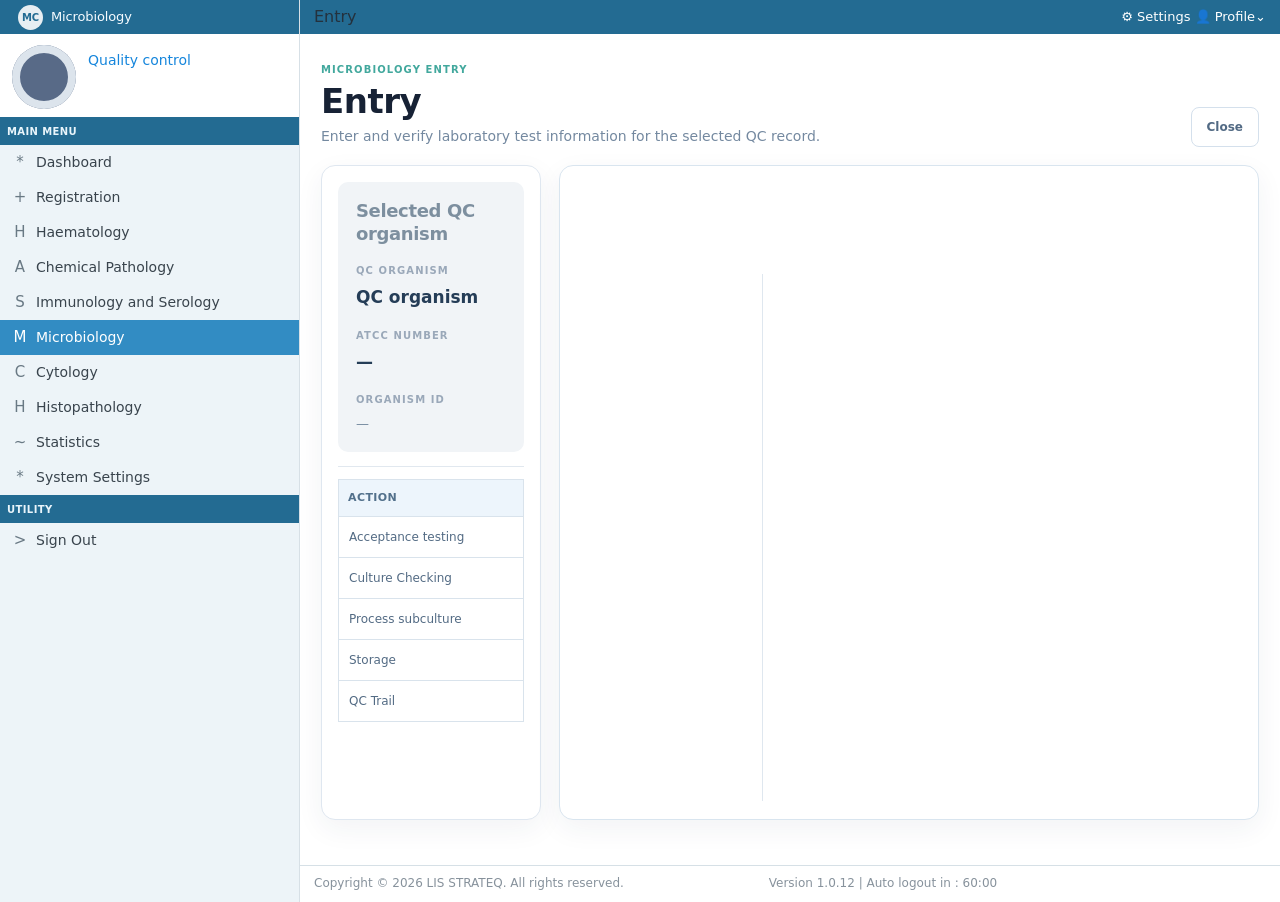
==== Entry.html @ 5ba3f335 "Initial commit" ====
<!doctype html><html lang="en"><head><meta charset="utf-8"><meta name="viewport" content="width=device-width, initial-scale=1"><title>Entry · Microbiology LIS</title><link rel="stylesheet" href="styles.css"><link rel="stylesheet" href="Entry.css"><link rel="stylesheet" href="shell-overrides.css"></head><body><div class="app-shell"><aside class="sidebar" aria-label="Primary navigation"><div class="brand-lockup"><div class="brand-mark">MC</div><div><div class="brand-title">Microbiology</div><div class="brand-subtitle">Laboratory information system</div></div></div><div class="workspace-picker"><span class="eyebrow">Current workspace</span><strong>Quality control</strong><span class="workspace-status"><span class="status-dot"></span> Live mockup data</span></div><nav class="sidebar-nav"><span class="nav-label">Module</span><button class="nav-item is-active" type="button" data-module="microbiology"><span>Microbiology</span></button></nav><div class="sidebar-footer"><div class="safety-callout"><span class="safety-icon">!</span><div><strong>Traceability first</strong><span>Every entry remains linked to the QC record.</span></div></div></div></aside><main class="main-content"><header class="topbar"><div class="breadcrumbs"><span>Microbiology</span><span class="crumb-separator">/</span><strong>Entry</strong></div><div class="topbar-actions"><span class="environment-pill"><span class="status-dot"></span> Local mockup</span></div></header><div class="page-container"><section class="entry-page"><div class="entry-titlebar"><div><span class="eyebrow accent-eyebrow">Microbiology entry</span><h1>Entry</h1><p>Enter and verify laboratory test information for the selected QC record.</p></div><button class="button button-secondary" type="button" id="entry-close">Close</button></div><div class="entry-layout"><aside class="card entry-filter"><h2>Filter</h2><label class="field"><span>Lab number</span><div class="filter-row"><input value="" placeholder="Enter lab number"><button class="button button-primary" type="button">⌕</button></div></label><button class="button button-ghost full-width" type="button">More Filter</button></aside><section class="card entry-workspace"><div class="entry-workspace-head"><span class="status-badge status-active">✓ VERIFY</span><button class="button button-ghost" type="button">Comment</button></div><div class="entry-tabs"><button class="is-active" type="button">Microscopic and Culture</button><button type="button">Plate's</button><button type="button">Identification</button><button type="button">Organism</button><button type="button">Sensitivity</button></div><div class="entry-empty"><strong>Entry workspace</strong><p>Select a test from the list to begin entering results.</p></div></section></div><section class="card entry-tests"><h2>Test's</h2><table><thead><tr><th>Test name</th><th>Result</th></tr></thead><tbody><tr><td>Culture Blood Aerobe</td><td></td></tr><tr><td>Gram Stain Blood Aerobe</td><td></td></tr><tr><td>Culture Blood Anaerobe</td><td>Growth.</td></tr><tr><td>Gram Stain Blood Anaerobe</td><td></td></tr></tbody></table></section></section></div></main></div><script src="shell-overrides.js"></script><script src="Entry.js?v=20260821-27"></script></body></html>
---- styles.css ----
:root {
  --ink: #172235;
  --muted: #718096;
  --muted-2: #9aa8b9;
  --line: #e5eaf1;
  --line-dark: #d4dce7;
  --surface: #ffffff;
  --canvas: #f5f7fb;
  --nav: #11273d;
  --nav-2: #17364e;
  --blue: #1677e8;
  --blue-deep: #0d5fc1;
  --blue-soft: #e9f3ff;
  --green: #1c9a75;
  --green-soft: #e8f7f1;
  --amber: #be771a;
  --amber-soft: #fff4df;
  --purple: #7455c7;
  --purple-soft: #f0ebff;
  --red: #c85460;
  --red-soft: #fff0f1;
  --shadow: 0 9px 28px rgba(31, 55, 83, .06);
  --radius: 14px;
  --radius-sm: 9px;
  --sans: Inter, ui-sans-serif, system-ui, -apple-system, BlinkMacSystemFont, "Segoe UI", sans-serif;
}

* { box-sizing: border-box; }
html { min-width: 320px; background: var(--canvas); }
body { margin: 0; color: var(--ink); background: var(--canvas); font: 14px/1.5 var(--sans); -webkit-font-smoothing: antialiased; }
button, input, select, textarea { font: inherit; }
button { border: 0; cursor: pointer; }
button:focus-visible, input:focus-visible, select:focus-visible, textarea:focus-visible { outline: 3px solid rgba(22,119,232,.24); outline-offset: 2px; }
h1, h2, h3, p { margin: 0; }
h1 { font-size: 32px; line-height: 1.16; letter-spacing: -.045em; }
h2 { font-size: 17px; line-height: 1.25; letter-spacing: -.02em; }
h3 { font-size: 14px; line-height: 1.35; }
p { color: var(--muted); }

.app-shell { min-height: 100vh; display: flex; }
.sidebar { width: 268px; flex: 0 0 268px; min-height: 100vh; padding: 25px 16px 18px; color: #dce9f5; background: var(--nav); display: flex; flex-direction: column; }
.brand-lockup { display: flex; align-items: center; gap: 11px; padding: 0 10px; }
.brand-mark { width: 34px; height: 34px; border-radius: 10px; display: grid; place-items: center; color: #fff; background: linear-gradient(135deg, #45b8a0, #2386e7); box-shadow: 0 7px 17px rgba(30, 139, 207, .25); font-size: 11px; font-weight: 800; letter-spacing: -.02em; }
.brand-title { color: #fff; font-size: 14px; font-weight: 700; letter-spacing: -.01em; }
.brand-subtitle { margin-top: 2px; color: #8fa6bd; font-size: 10px; line-height: 1.25; }
.workspace-picker { margin: 36px 7px 24px; padding: 14px; border: 1px solid rgba(255,255,255,.1); border-radius: 11px; background: rgba(255,255,255,.06); }
.workspace-picker strong { display: block; margin: 3px 0 8px; color: #fff; font-size: 13px; }
.workspace-status { display: flex; align-items: center; gap: 6px; color: #91bbbd; font-size: 11px; }
.status-dot { width: 7px; height: 7px; display: inline-block; border-radius: 50%; background: #44c897; box-shadow: 0 0 0 3px rgba(68,200,151,.12); }
.status-dot-amber { background: #e4a739; box-shadow: 0 0 0 3px rgba(228,167,57,.12); }
.eyebrow { display: block; color: var(--muted-2); font-size: 10px; font-weight: 750; letter-spacing: .11em; text-transform: uppercase; }
.sidebar .eyebrow { color: #7790a8; }
.sidebar-nav { display: flex; flex-direction: column; gap: 4px; }
.nav-label { margin: 0 10px 8px; color: #7190aa; font-size: 10px; font-weight: 750; letter-spacing: .12em; text-transform: uppercase; }
.nav-item { width: 100%; min-height: 42px; display: flex; align-items: center; gap: 10px; padding: 0 12px; border-radius: 9px; color: #9eb3c7; background: transparent; text-align: left; font-size: 13px; transition: .18s ease; }
.nav-item:hover { color: #fff; background: rgba(255,255,255,.08); }
.nav-item.is-active { color: #fff; background: #1a4768; box-shadow: inset 3px 0 0 #51b6b0; }
.nav-icon { width: 18px; color: #8eb7d1; font-size: 17px; text-align: center; }
.nav-item.is-active .nav-icon { color: #68c6c0; }
.nav-count { margin-left: auto; min-width: 25px; padding: 2px 7px; border-radius: 999px; color: #b8e1dc; background: rgba(75,191,176,.16); font-size: 10px; text-align: center; }
.sidebar-footer { margin-top: auto; }
.safety-callout { display: flex; gap: 10px; margin: 0 6px 22px; padding: 12px; border: 1px solid rgba(82,187,178,.2); border-radius: 10px; background: rgba(52,171,157,.08); }
.safety-icon { width: 20px; height: 20px; display: grid; place-items: center; flex: 0 0 20px; border-radius: 50%; color: #88d0c5; background: rgba(108,207,189,.12); font-weight: 800; }
.safety-callout strong, .safety-callout span { display: block; }
.safety-callout strong { margin-bottom: 3px; color: #cbefe9; font-size: 11px; }
.safety-callout span:last-child { color: #8fabb3; font-size: 10px; line-height: 1.35; }
.signed-in { display: flex; align-items: center; gap: 9px; padding: 15px 9px 0; border-top: 1px solid rgba(255,255,255,.08); }
.avatar { width: 30px; height: 30px; display: grid; place-items: center; flex: 0 0 30px; border-radius: 50%; color: #fff; background: #376c91; font-size: 10px; font-weight: 800; }
.signed-in strong, .signed-in span { display: block; }
.signed-in strong { color: #f4f8fc; font-size: 11px; }
.signed-in span { margin-top: 1px; color: #819bb2; font-size: 10px; }
.signed-in .icon-button { margin-left: auto; color: #86a3ba; }

.main-content { min-width: 0; flex: 1; }
.topbar { height: 66px; display: flex; align-items: center; justify-content: space-between; padding: 0 38px; border-bottom: 1px solid var(--line); background: rgba(255,255,255,.84); }
.breadcrumbs { display: flex; align-items: center; gap: 9px; color: #9ca9b8; font-size: 12px; }
.breadcrumbs strong { color: #45566a; font-weight: 650; }
.crumb-separator { color: #bbc5d0; }
.topbar-actions { display: flex; align-items: center; gap: 13px; }
.environment-pill { display: flex; align-items: center; gap: 7px; padding: 5px 10px; border: 1px solid #dcebe7; border-radius: 999px; color: #4d877b; background: #f3fbf8; font-size: 11px; font-weight: 650; }
.environment-pill .status-dot { width: 6px; height: 6px; box-shadow: none; }
.icon-button, .notification-button { position: relative; display: grid; place-items: center; width: 30px; height: 30px; padding: 0; color: #8d9aaa; background: transparent; font-weight: 700; }
.icon-button:hover, .notification-button:hover { color: var(--ink); }
.notification-button { font-size: 20px; font-weight: 400; transform: rotate(-24deg); }
.notification-button i { position: absolute; top: 5px; right: 4px; width: 5px; height: 5px; border: 2px solid #fff; border-radius: 50%; background: #ef737d; }
.page-container { max-width: 1610px; margin: 0 auto; padding: 34px 38px 54px; }
.view { display: none; animation: fade-in .2s ease both; }
.view.is-visible { display: block; }
@keyframes fade-in { from { opacity: .4; transform: translateY(3px); } to { opacity: 1; transform: none; } }
.page-heading { display: flex; align-items: flex-end; justify-content: space-between; gap: 20px; margin-bottom: 27px; }
.page-heading h1 { margin-top: 5px; }
.page-heading p { margin-top: 8px; font-size: 13px; }
.accent-eyebrow { color: #42a89d; }
.button { min-height: 37px; display: inline-flex; align-items: center; justify-content: center; gap: 8px; padding: 0 14px; border: 1px solid transparent; border-radius: 8px; font-size: 12px; font-weight: 700; white-space: nowrap; transition: .18s ease; }
.button-primary { color: #fff; background: var(--blue); box-shadow: 0 6px 15px rgba(22,119,232,.18); }
.button-primary:hover { background: var(--blue-deep); transform: translateY(-1px); }
.button-secondary { color: #416075; border-color: #d8e0e9; background: #fff; }
.button-secondary:hover { border-color: #adbdcc; background: #f8fbfd; }
.button-ghost { color: #65758a; background: transparent; }
.button-ghost:hover { color: var(--ink); background: #edf2f6; }
.button-symbol { font-size: 17px; font-weight: 400; line-height: 0; }
.card { border: 1px solid var(--line); border-radius: var(--radius); background: var(--surface); box-shadow: var(--shadow); }

.metric-grid { display: grid; grid-template-columns: repeat(4, minmax(150px, 1fr)); gap: 13px; margin-bottom: 18px; }
.metric-card { min-height: 133px; padding: 17px 18px 15px; border: 1px solid var(--line); border-radius: 12px; background: #fff; box-shadow: var(--shadow); }
.metric-top { display: flex; align-items: center; justify-content: space-between; color: var(--muted); font-size: 11px; font-weight: 650; }
.metric-icon { width: 23px; height: 23px; display: grid; place-items: center; border-radius: 7px; font-size: 12px; font-weight: 800; }
.metric-icon-blue { color: #1b7ce4; background: var(--blue-soft); }.metric-icon-amber { color: var(--amber); background: var(--amber-soft); }.metric-icon-purple { color: var(--purple); background: var(--purple-soft); }.metric-icon-red { color: var(--red); background: var(--red-soft); }
.metric-value { display: block; margin-top: 10px; font-size: 27px; letter-spacing: -.05em; }
.metric-note { display: block; margin-top: 4px; color: #95a2b0; font-size: 10px; }.trend-up { color: #249778; font-weight: 750; }

.workflow-card { margin-bottom: 18px; padding: 18px 21px 21px; }
.compact-heading { margin-bottom: 18px; }.card-heading { display: flex; align-items: flex-start; justify-content: space-between; gap: 18px; }.card-heading h2 { margin-top: 3px; }
.text-button { padding: 3px 0; color: var(--blue); background: transparent; font-size: 11px; font-weight: 750; }.text-button:hover { color: var(--blue-deep); }
.flow-track { display: flex; align-items: center; }
.flow-step { display: flex; align-items: center; gap: 9px; min-width: 0; }.flow-index { width: 29px; height: 29px; display: grid; place-items: center; flex: 0 0 29px; border: 1px solid #dbe4eb; border-radius: 50%; color: #8293a5; background: #fff; font-size: 10px; font-weight: 800; }.flow-step strong, .flow-step span:last-child { display: block; }.flow-step strong { color: #536578; font-size: 11px; }.flow-step span:last-child { color: #a1adba; font-size: 10px; white-space: nowrap; }.flow-step.is-complete .flow-index { border-color: #c9ebe2; color: #258f77; background: var(--green-soft); }.flow-step.is-current .flow-index { border: 0; color: #fff; background: var(--blue); box-shadow: 0 0 0 4px var(--blue-soft); }.flow-step.is-current strong { color: var(--blue-deep); }.flow-line { height: 1px; flex: 1; margin: 0 14px; background: #e5eaf0; }.flow-line.is-complete { background: #bce4d8; }

.table-card { overflow: hidden; }.table-card-heading { display: flex; align-items: flex-start; justify-content: space-between; gap: 18px; padding: 21px 22px 17px; }.table-card-heading p { margin-top: 4px; font-size: 11px; }.heading-with-count { display: flex; align-items: center; gap: 9px; }.count-badge { display: inline-flex; align-items: center; height: 21px; padding: 0 8px; border-radius: 999px; color: #618098; background: #eef4f8; font-size: 10px; font-weight: 700; }.heading-actions { display: flex; gap: 4px; }
.filter-bar { display: flex; align-items: flex-end; gap: 9px; padding: 0 22px 16px; border-bottom: 1px solid var(--line); }.search-field { position: relative; flex: 1; min-width: 190px; }.search-field input { width: 100%; height: 37px; padding: 0 12px 0 35px; border: 1px solid var(--line-dark); border-radius: 8px; color: var(--ink); background: #fbfcfd; }.search-icon { position: absolute; top: 6px; left: 13px; color: #8c9aaa; font-size: 21px; line-height: 1; }.filter-field { min-width: 132px; }.filter-field span { display: block; margin: 0 0 5px 1px; color: #8796a6; font-size: 10px; font-weight: 700; }.filter-field select { width: 100%; height: 37px; padding: 0 26px 0 10px; border: 1px solid var(--line-dark); border-radius: 8px; color: #53677b; background: #fbfcfd; }.filter-button { height: 37px; display: inline-flex; align-items: center; gap: 8px; padding: 0 12px; border: 1px solid #d8e1e9; border-radius: 8px; color: #5d7389; background: #fff; font-size: 11px; font-weight: 700; }.filter-button:hover { background: #f7fafc; }
.table-wrap { overflow-x: auto; }.data-table { width: 100%; min-width: 1120px; border-collapse: collapse; text-align: left; }.data-table th { padding: 12px 13px; border-bottom: 1px solid var(--line); color: #8998a8; background: #fbfcfd; font-size: 10px; font-weight: 800; letter-spacing: .015em; white-space: nowrap; }.data-table td { padding: 13px; border-bottom: 1px solid #edf0f4; color: #536579; font-size: 11px; white-space: nowrap; }.data-table tbody tr:hover { background: #fbfdff; }.data-table tbody tr:last-child td { border-bottom: 0; }.data-table td strong { display: block; color: #35495d; font-weight: 700; }.data-table td small { display: block; margin-top: 2px; color: #9aa7b4; font-size: 10px; }
.action-select { width: 112px; height: 29px; padding: 0 8px; border: 1px solid #cfd9e4; border-radius: 6px; color: #46627a; background: #fff; font-size: 10px; font-weight: 700; }.action-select:hover { border-color: #94b5cf; }.status-badge { display: inline-flex; align-items: center; gap: 5px; min-height: 22px; padding: 0 8px; border-radius: 999px; font-size: 10px; font-weight: 750; white-space: nowrap; }.status-active { color: #198166; background: var(--green-soft); }.status-pending { color: #a66a17; background: var(--amber-soft); }.status-review { color: #7250c0; background: var(--purple-soft); }.status-quarantine { color: #c2515b; background: var(--red-soft); }
.empty-state { display: flex; flex-direction: column; align-items: center; justify-content: center; gap: 4px; min-height: 200px; color: var(--muted); }.empty-state strong { color: #536579; font-size: 13px; }.empty-state span:last-child { font-size: 11px; }.empty-icon { width: 36px; height: 36px; display: grid; place-items: center; margin-bottom: 6px; border-radius: 50%; color: #8ea0b2; background: #edf3f7; font-size: 23px; }.is-hidden { display: none !important; }
.table-footer { display: flex; align-items: center; justify-content: space-between; padding: 13px 22px; border-top: 1px solid var(--line); color: #8e9cab; font-size: 10px; }.pagination { display: flex; align-items: center; gap: 4px; }.page-button { width: 26px; height: 26px; border-radius: 6px; color: #8092a4; background: transparent; font-size: 10px; }.page-button:hover { background: #edf3f8; }.page-button.is-active { color: #fff; background: var(--blue); }

.back-link { display: block; margin-bottom: 15px; padding: 0; color: #7890a4; background: transparent; font-size: 11px; font-weight: 700; }.back-link:hover { color: var(--blue); }.register-heading { align-items: flex-start; }.heading-status { display: flex; align-items: center; gap: 12px; padding-top: 24px; }.draft-pill { display: inline-flex; align-items: center; gap: 6px; padding: 6px 9px; border-radius: 999px; color: #9b681f; background: var(--amber-soft); font-size: 10px; font-weight: 750; }.record-reference { color: #9aa6b3; font-size: 10px; }.record-reference strong { color: #5d7186; }
.stepper { display: flex; align-items: center; margin: 0 0 20px; padding: 11px 17px; border: 1px solid var(--line); border-radius: 11px; background: #fff; box-shadow: var(--shadow); }.stepper-item { display: flex; align-items: center; gap: 7px; color: #8997a6; font-size: 11px; font-weight: 700; white-space: nowrap; }.stepper-item span { width: 23px; height: 23px; display: grid; place-items: center; border: 1px solid #d7e1eb; border-radius: 50%; color: #7e8fa1; background: #fff; font-size: 10px; }.stepper-item.is-active { color: var(--blue-deep); }.stepper-item.is-active span { border-color: var(--blue); color: #fff; background: var(--blue); }.stepper-line { height: 1px; flex: 1; margin: 0 16px; background: #e0e7ee; }
.form-grid { display: grid; grid-template-columns: 1fr 1fr; gap: 17px; }.form-grid-top { margin-bottom: 17px; }.form-section { padding: 21px 21px 19px; }.section-heading { display: flex; align-items: flex-start; gap: 11px; margin-bottom: 20px; }.section-number { width: 27px; height: 27px; display: grid; place-items: center; flex: 0 0 27px; border-radius: 8px; color: #1974d6; background: var(--blue-soft); font-size: 10px; font-weight: 800; }.section-heading h2 { margin-top: 3px; }.section-heading p { max-width: 460px; margin-top: 5px; font-size: 11px; }.section-heading .required-note, .section-heading > .result-pill { margin-left: auto; flex: 0 0 auto; }.required-note { color: #b28b57; font-size: 10px; }
.form-fields { display: grid; gap: 15px 12px; }.three-columns { grid-template-columns: repeat(3, 1fr); }.two-columns { grid-template-columns: repeat(2, 1fr); }.field { min-width: 0; }.field > span { display: block; margin-bottom: 6px; color: #52677c; font-size: 11px; font-weight: 700; }.field em { color: #dc747c; font-style: normal; }.field input, .field select, .field textarea { width: 100%; border: 1px solid #d5dee8; border-radius: 7px; color: #3f5368; background: #fcfdfe; font-size: 11px; transition: .18s ease; }.field input, .field select { height: 37px; padding: 0 10px; }.field textarea { resize: vertical; min-height: 81px; padding: 9px 10px; line-height: 1.4; }.field input::placeholder, .field textarea::placeholder { color: #b2bdc8; }.field input[readonly] { color: #778a9d; background: #f3f7fa; }.field input:hover, .field select:hover, .field textarea:hover { border-color: #a9c2d7; }.field-span-2 { grid-column: span 2; }
.result-pill { display: inline-flex; align-items: center; min-height: 22px; padding: 0 8px; border-radius: 999px; color: #9d6d28; background: var(--amber-soft); font-size: 10px; font-weight: 750; }.callout { display: flex; align-items: flex-start; gap: 8px; margin-top: 18px; padding: 10px 11px; border-radius: 8px; font-size: 10px; }.callout-info { color: #5f7386; background: #f0f7fc; }.callout-icon { width: 16px; height: 16px; display: grid; place-items: center; flex: 0 0 16px; border-radius: 50%; color: #2876ae; background: #dbeefb; font-size: 10px; font-weight: 800; }.callout strong { color: #366c92; }
.upload-zone { display: flex; align-items: center; gap: 11px; min-height: 67px; margin-top: 18px; padding: 12px 13px; border: 1px dashed #b9cddd; border-radius: 9px; background: #f8fbfd; cursor: pointer; }.upload-zone:hover { border-color: #81b0d2; background: #f3f9fd; }.upload-zone input { display: none; }.upload-glyph { width: 29px; height: 29px; display: grid; place-items: center; flex: 0 0 29px; border-radius: 7px; color: #3085c7; background: #e6f2fd; font-size: 18px; }.upload-zone strong, .upload-zone small { display: block; }.upload-zone strong { color: #4e6980; font-size: 11px; }.upload-zone small { margin-top: 2px; color: #98a6b3; font-size: 10px; }.upload-action { margin-left: auto; padding: 5px 9px; border: 1px solid #cfdae4; border-radius: 6px; color: #5f7890; background: #fff; font-size: 10px; font-weight: 700; }.file-chip { display: flex; align-items: center; gap: 8px; margin-top: 8px; padding: 7px 9px; border: 1px solid #dbe8e2; border-radius: 7px; color: #4c7567; background: #f4fbf7; font-size: 10px; }.file-chip > span { padding: 2px 5px; border-radius: 4px; color: #fff; background: #da6c72; font-size: 8px; font-weight: 800; }.file-chip strong { font-weight: 650; }.file-chip button { margin-left: auto; color: #73908a; background: transparent; font-size: 16px; }
.release-check { margin-top: 19px; padding-top: 14px; border-top: 1px solid var(--line); }.checkbox-row { display: flex; align-items: center; gap: 9px; color: #52677b; font-size: 11px; cursor: pointer; }.checkbox-row input { position: absolute; opacity: 0; }.checkbox-row > span { width: 16px; height: 16px; display: inline-block; border: 1px solid #bacbd8; border-radius: 4px; background: #fff; }.checkbox-row input:checked + span { border-color: var(--blue); background: var(--blue); box-shadow: inset 0 0 0 3px #fff; }.release-check small { display: block; margin: 6px 0 0 25px; color: #9aa7b4; font-size: 10px; }.form-actions { display: flex; align-items: center; justify-content: space-between; margin-top: 19px; padding-top: 17px; border-top: 1px solid var(--line); }.form-actions > div { display: flex; gap: 7px; }

.detail-heading { align-items: flex-start; }.detail-heading h1 { max-width: 650px; }.detail-heading p { font-size: 12px; }.detail-actions { display: flex; align-items: center; gap: 10px; padding-top: 23px; }.action-menu { position: relative; }.action-menu-list { position: absolute; z-index: 5; top: calc(100% + 7px); right: 0; width: 216px; display: none; padding: 5px; border: 1px solid var(--line); border-radius: 9px; background: #fff; box-shadow: 0 15px 36px rgba(29,51,76,.15); }.action-menu.is-open .action-menu-list { display: block; }.action-menu-list button { width: 100%; padding: 9px 10px; border-radius: 6px; color: #556d83; background: transparent; text-align: left; font-size: 11px; }.action-menu-list button:hover { color: var(--blue-deep); background: #f1f7fc; }
.detail-layout { display: grid; grid-template-columns: minmax(0, 1fr) 304px; gap: 17px; }.detail-main { min-width: 0; }.detail-summary { padding: 20px; }.detail-summary-top { display: flex; align-items: center; gap: 12px; }.organism-avatar { width: 47px; height: 47px; display: grid; place-items: center; flex: 0 0 47px; border-radius: 13px; color: #2378bd; background: #e6f3fc; font-size: 16px; font-weight: 800; letter-spacing: -.04em; }.detail-summary-top h2 { margin-top: 2px; }.detail-code { display: block; margin-top: 3px; color: #8c9aaa; font-size: 10px; }.detail-summary-top .button { margin-left: auto; }.detail-stats { display: grid; grid-template-columns: repeat(4, 1fr); gap: 8px; margin-top: 20px; padding-top: 17px; border-top: 1px solid var(--line); }.detail-stats div { padding-left: 14px; border-left: 1px solid var(--line); }.detail-stats div:first-child { padding-left: 0; border-left: 0; }.detail-stats span, .detail-stats strong { display: block; }.detail-stats span { color: #929eaa; font-size: 10px; }.detail-stats strong { margin-top: 3px; color: #43596e; font-size: 13px; }
.detail-tabs-card { margin-top: 17px; overflow: hidden; }.detail-tabs { display: flex; gap: 24px; padding: 0 20px; border-bottom: 1px solid var(--line); }.detail-tab { position: relative; padding: 14px 1px 12px; color: #95a1ad; background: transparent; font-size: 11px; font-weight: 750; }.detail-tab.is-active { color: var(--blue-deep); }.detail-tab.is-active::after { position: absolute; right: 0; bottom: -1px; left: 0; height: 2px; border-radius: 3px 3px 0 0; background: var(--blue); content: ""; }.detail-tab-panel { display: none; padding: 20px; }.detail-tab-panel.is-visible { display: block; }.detail-grid { display: grid; grid-template-columns: repeat(4, 1fr); gap: 17px; }.detail-label { display: block; margin-bottom: 4px; color: #9aa6b2; font-size: 10px; }.detail-grid strong { color: #52667a; font-size: 11px; font-weight: 700; }.text-link { margin-left: 4px; color: var(--blue); font-weight: 700; }.subsection-heading { display: flex; align-items: center; justify-content: space-between; margin-top: 25px; padding-bottom: 10px; border-bottom: 1px solid var(--line); }.subsection-heading h3 { color: #566d83; }.subsection-heading span { color: #a1aeba; font-size: 10px; }.timeline { padding-top: 5px; }.timeline-item { position: relative; display: flex; align-items: flex-start; gap: 10px; padding: 10px 0; }.timeline-item::before { position: absolute; top: 28px; bottom: -10px; left: 4px; width: 1px; background: #e5eaf0; content: ""; }.timeline-item:last-child::before { display: none; }.timeline-dot { z-index: 1; width: 9px; height: 9px; flex: 0 0 9px; margin-top: 5px; border: 2px solid #fff; border-radius: 50%; box-shadow: 0 0 0 1px #dbe3eb; }.timeline-dot-green { background: #45b593; }.timeline-dot-blue { background: #4d92db; }.timeline-dot-purple { background: #9575df; }.timeline-item strong, .timeline-item span { display: block; }.timeline-item strong { color: #586d81; font-size: 11px; }.timeline-item span { margin-top: 2px; color: #99a5b1; font-size: 10px; }.timeline-item time { margin-left: auto; color: #a2aeba; font-size: 10px; }.acceptance-banner { display: flex; align-items: center; gap: 9px; margin-bottom: 19px; padding: 11px; border: 1px solid #d9ece5; border-radius: 8px; background: #f4fbf8; }.acceptance-check { width: 22px; height: 22px; display: grid; place-items: center; border-radius: 50%; color: #fff; background: var(--green); font-weight: 800; }.acceptance-banner strong, .acceptance-banner span { display: block; }.acceptance-banner strong { color: #3a7164; font-size: 11px; }.acceptance-banner span:not(.acceptance-check):not(.status-badge) { margin-top: 2px; color: #8ca69f; font-size: 10px; }.acceptance-banner .status-badge { margin-left: auto; }.activity-list { display: flex; flex-direction: column; gap: 3px; }.activity-row { display: flex; align-items: flex-start; gap: 10px; padding: 10px 0; border-bottom: 1px solid var(--line); }.activity-row:last-child { border-bottom: 0; }.activity-icon { width: 25px; height: 25px; display: grid; place-items: center; flex: 0 0 25px; border-radius: 7px; color: #548bc4; background: #edf5fc; font-size: 14px; }.activity-row strong, .activity-row span { display: block; }.activity-row strong { color: #566c80; font-size: 11px; }.activity-row span { margin-top: 2px; color: #9aa6b2; font-size: 10px; }.activity-row time { margin-left: auto; color: #9aa6b2; font-size: 10px; }
.detail-aside { display: flex; flex-direction: column; gap: 17px; }.side-card { padding: 18px; }.side-card-heading { display: flex; align-items: flex-start; justify-content: space-between; gap: 8px; margin-bottom: 13px; }.side-card-heading h3 { color: #51687d; }.quick-action { width: 100%; display: flex; align-items: center; gap: 9px; padding: 10px 0; border-top: 1px solid var(--line); color: #718499; background: transparent; text-align: left; }.quick-action:hover { color: var(--blue); }.quick-action-icon { width: 25px; height: 25px; display: grid; place-items: center; flex: 0 0 25px; border-radius: 7px; color: #528ec3; background: #edf6fd; font-size: 14px; }.quick-action strong, .quick-action small { display: block; }.quick-action strong { color: #53697e; font-size: 11px; }.quick-action small { margin-top: 2px; color: #9aa7b4; font-size: 10px; }.quick-action > span:last-child { margin-left: auto; font-size: 16px; }.temperature-row { display: flex; justify-content: space-between; margin-top: 14px; color: #75889a; font-size: 11px; }.temperature-row strong { color: #3f927c; }.temperature-bar { height: 5px; margin: 9px 0; overflow: hidden; border-radius: 999px; background: #e8f1ee; }.temperature-bar span { display: block; width: 72%; height: 100%; border-radius: inherit; background: #44b591; }.muted-copy { color: #a0acb6; font-size: 10px; line-height: 1.45; }

.acceptance-queue { overflow: hidden; }.queue-grid { display: grid; grid-template-columns: 1fr 1fr; gap: 14px; padding: 0 22px 22px; }.queue-item { padding: 17px; border: 1px solid var(--line); border-radius: 11px; background: #fcfdff; }.queue-item:hover { border-color: #c9dce9; }.queue-item-top { display: flex; align-items: center; justify-content: space-between; }.queue-date { color: #9aa7b2; font-size: 10px; }.queue-item h3 { margin-top: 13px; color: #4c6378; font-size: 13px; }.queue-item p { margin-top: 4px; font-size: 10px; }.queue-meta { display: grid; grid-template-columns: 1fr 1fr; gap: 10px; margin: 15px 0; padding-top: 13px; border-top: 1px solid var(--line); color: #8493a2; font-size: 10px; }.queue-meta strong { display: block; margin-bottom: 2px; color: #a1adb8; font-size: 9px; text-transform: uppercase; }.button-small { min-height: 31px; font-size: 10px; }.acceptance-guidance, .passage-guidance, .disposal-guidance { display: flex; align-items: flex-start; gap: 11px; margin-top: 17px; padding: 16px 18px; }.guidance-icon { width: 26px; height: 26px; display: grid; place-items: center; flex: 0 0 26px; border-radius: 8px; color: #2b7eb9; background: #eaf5fd; font-size: 13px; font-weight: 800; }.acceptance-guidance h2, .passage-guidance h2, .disposal-guidance h2 { margin: 1px 0 4px; color: #52697d; font-size: 13px; }.acceptance-guidance p, .passage-guidance p, .disposal-guidance p { max-width: 720px; font-size: 11px; line-height: 1.55; }.acceptance-guidance .text-button { margin-left: auto; white-space: nowrap; }.source-note { margin-left: auto; color: #9aa6b2; font-size: 10px; white-space: nowrap; }

.storage-summary { display: grid; grid-template-columns: repeat(3, 1fr); gap: 13px; margin-bottom: 17px; }.storage-summary-card { display: flex; align-items: center; gap: 10px; padding: 15px 16px; border: 1px solid var(--line); border-radius: 11px; background: #fff; box-shadow: var(--shadow); }.storage-card-icon { width: 28px; height: 28px; display: grid; place-items: center; flex: 0 0 28px; border-radius: 8px; color: #4a98ce; background: #edf7fd; font-size: 15px; }.storage-summary-card div { min-width: 0; flex: 1; }.storage-summary-card span, .storage-summary-card strong { display: block; }.storage-summary-card div span { color: #8091a2; font-size: 10px; }.storage-summary-card div strong { margin-top: 2px; color: #556b80; font-size: 12px; }.storage-layout { display: grid; grid-template-columns: minmax(0, 1fr) 310px; gap: 17px; }.freezer-map { overflow: hidden; }.storage-last-check { color: #96a2ae; font-size: 10px; }.muted-heading { color: #9ba8b4; font-weight: 500; }.rack-tabs { display: flex; gap: 21px; padding: 0 22px; border-bottom: 1px solid var(--line); }.rack-tab { position: relative; padding: 10px 0; color: #9aa7b3; background: transparent; font-size: 11px; font-weight: 750; }.rack-tab.is-active { color: var(--blue-deep); }.rack-tab.is-active::after { position: absolute; right: 0; bottom: -1px; left: 0; height: 2px; background: var(--blue); content: ""; }.box-grid { display: grid; grid-template-columns: repeat(3, 1fr); gap: 11px; padding: 20px 22px 23px; }.storage-box { min-height: 105px; padding: 13px; border: 1px solid #dce4ec; border-radius: 10px; color: #728498; background: #fff; text-align: left; transition: .18s ease; }.storage-box:hover, .storage-box.is-selected { border-color: #91c2df; background: #f4faff; box-shadow: 0 5px 12px rgba(51,130,181,.08); }.storage-box.is-selected { box-shadow: inset 3px 0 0 #39a59a, 0 5px 12px rgba(51,130,181,.08); }.box-label { display: block; color: #5d7488; font-size: 11px; font-weight: 750; }.storage-box strong { display: block; margin-top: 10px; color: #35556f; font-size: 17px; letter-spacing: -.04em; }.storage-box small { display: block; margin-top: 2px; color: #9aa8b5; font-size: 10px; }.storage-detail { padding: 19px; }.storage-detail h2 { margin-top: 4px; }.storage-detail > p { margin: 4px 0 16px; font-size: 11px; }.storage-organism { display: flex; align-items: flex-start; gap: 8px; padding: 12px 0; border-top: 1px solid var(--line); }.small-avatar { width: 28px; height: 28px; flex: 0 0 28px; border-radius: 8px; font-size: 10px; }.purple-avatar { color: #6f55b7; background: #f0edff; }.amber-avatar { color: #b9791e; background: #fff4df; }.storage-organism strong, .storage-organism span { display: block; }.storage-organism strong { color: #5d7083; font-size: 10px; line-height: 1.35; }.storage-organism span { margin-top: 2px; color: #9ba7b3; font-size: 9px; }.full-width { width: 100%; margin-top: 13px; }

.passage-card { overflow: hidden; }.passage-table { min-width: 760px; }.passage-table td { padding-top: 14px; padding-bottom: 14px; }.passage-guidance { align-items: center; }.passage-guidance .source-note { margin-left: auto; }.usage-grid { display: grid; grid-template-columns: minmax(320px, .8fr) minmax(0, 1.2fr); gap: 17px; }.movement-form { padding: 21px; }.inline-form-actions { justify-content: flex-end; }.usage-history { overflow: hidden; }.movement-list { padding: 0 22px 13px; }.movement-row { display: flex; align-items: flex-start; gap: 10px; padding: 13px 0; border-top: 1px solid var(--line); }.movement-icon { width: 27px; height: 27px; display: grid; place-items: center; flex: 0 0 27px; border-radius: 8px; font-size: 15px; }.movement-withdraw { color: #397eb8; background: #ebf5fc; }.movement-create { color: #248f75; background: #e9f7f2; }.movement-dispose { color: #bc5a65; background: #fff0f1; }.movement-row strong, .movement-row span { display: block; }.movement-row strong { color: #586d81; font-size: 11px; }.movement-row span { margin-top: 2px; color: #9aa6b2; font-size: 10px; }.movement-row time { margin-left: auto; color: #9ba7b2; font-size: 10px; text-align: right; white-space: nowrap; }.movement-row time small { color: #b0bac4; font-size: 9px; }.disposal-guidance { margin-top: 17px; }.disposal-guidance .guidance-icon { color: #af7b28; background: var(--amber-soft); }

.toast { position: fixed; z-index: 20; right: 28px; bottom: 24px; display: flex; align-items: center; gap: 9px; min-width: 210px; padding: 12px 14px; border: 1px solid #d7ece3; border-radius: 10px; color: #47766a; background: #f5fcf9; box-shadow: 0 12px 28px rgba(24,68,56,.13); font-size: 11px; font-weight: 700; opacity: 0; pointer-events: none; transform: translateY(10px); transition: .22s ease; }.toast.is-visible { opacity: 1; transform: none; }.toast-icon { width: 19px; height: 19px; display: grid; place-items: center; border-radius: 50%; color: #fff; background: #31a27f; font-size: 11px; }

@media (max-width: 1180px) { .sidebar { width: 220px; flex-basis: 220px; }.page-container { padding-right: 24px; padding-left: 24px; }.topbar { padding: 0 24px; }.detail-layout, .storage-layout { grid-template-columns: 1fr; }.detail-aside { display: grid; grid-template-columns: 1fr 1fr; }.storage-detail { min-height: 0; }.detail-grid { gap: 12px; } }
@media (max-width: 900px) { .metric-grid { grid-template-columns: repeat(2, 1fr); }.form-grid, .usage-grid { grid-template-columns: 1fr; }.form-grid-top { margin-bottom: 17px; }.queue-grid { grid-template-columns: 1fr; }.three-columns { grid-template-columns: repeat(2, 1fr); }.detail-aside { grid-template-columns: 1fr 1fr; }.storage-summary { grid-template-columns: 1fr; }.filter-bar { flex-wrap: wrap; }.search-field { flex-basis: 100%; }.filter-field { flex: 1; } }
@media (max-width: 680px) { .app-shell { display: block; }.sidebar { width: 100%; min-height: 0; padding: 15px 14px; }.workspace-picker, .sidebar-footer, .nav-label { display: none; }.brand-lockup { padding: 0 5px 13px; }.sidebar-nav { flex-direction: row; overflow-x: auto; padding-top: 2px; }.nav-item { width: auto; min-height: 34px; flex: 0 0 auto; padding: 0 10px; font-size: 11px; }.nav-item.is-active { box-shadow: inset 0 -3px 0 #51b6b0; }.nav-count { display: none; }.topbar { height: 52px; padding: 0 15px; }.environment-pill { display: none; }.page-container { padding: 24px 15px 40px; }.page-heading { display: block; }.page-heading h1 { font-size: 28px; }.page-heading > .button, .page-heading > .status-badge { margin-top: 17px; }.heading-status, .detail-actions { padding-top: 17px; }.metric-grid { gap: 9px; }.metric-card { min-height: 119px; padding: 13px; }.metric-value { font-size: 24px; }.workflow-card { overflow-x: auto; }.flow-track { min-width: 690px; }.table-card-heading { display: block; }.heading-actions { margin-top: 13px; }.filter-bar { padding-right: 15px; padding-left: 15px; }.filter-field { min-width: calc(50% - 5px); }.filter-button { flex: 1; }.three-columns, .two-columns { grid-template-columns: 1fr; }.field-span-2 { grid-column: auto; }.stepper { overflow-x: auto; min-width: 0; }.stepper-item strong { display: none; }.stepper-line { min-width: 26px; margin: 0 9px; }.form-section { padding: 17px 15px; }.section-heading { gap: 8px; }.section-heading .required-note { display: none; }.form-actions { display: block; }.form-actions > div { margin-top: 10px; }.form-actions .button { width: 100%; }.detail-stats { grid-template-columns: repeat(2, 1fr); gap: 13px 8px; }.detail-stats div:nth-child(3) { padding-left: 0; border-left: 0; }.detail-grid { grid-template-columns: repeat(2, 1fr); }.detail-aside { display: block; }.detail-aside .side-card + .side-card { margin-top: 17px; }.storage-summary-card { padding: 13px; }.box-grid { grid-template-columns: repeat(2, 1fr); padding-right: 15px; padding-left: 15px; }.rack-tabs, .table-card-heading { padding-right: 15px; padding-left: 15px; }.acceptance-guidance, .passage-guidance, .disposal-guidance { display: block; }.guidance-icon { margin-bottom: 9px; }.acceptance-guidance .text-button, .source-note { display: block; margin: 11px 0 0; }.upload-zone { align-items: flex-start; flex-wrap: wrap; }.upload-action { margin-left: 40px; }.toast { right: 15px; bottom: 15px; left: 15px; min-width: 0; } }

/* Keep detail pages focused on the record itself. */
.detail-aside { display: none !important; }
.detail-layout { grid-template-columns: 1fr !important; }

/* Keep internal pages clean: the breadcrumb already identifies the current module. */
.view:not(#view-dashboard) .back-link,
.view:not(#view-dashboard) .accent-eyebrow { display: none !important; }
.view:not(#view-dashboard) .page-heading h1 { margin-top: 0; }
.view:not(#view-dashboard) .page-heading { margin-top: 0; }

/* LIS STRATEQ shell styling */
body { background: #f7f7f7; }
.app-shell { min-height: 100vh; background: #f7f7f7; }
.sidebar { width: 300px; flex-basis: 300px; padding: 0 0 18px; color: #2f3e4b; background: #edf4f8; border-right: 1px solid #d7e0e6; }
.brand-lockup { height: 34px; gap: 8px; padding: 0 18px; background: #236b92; }
.brand-mark { width: 25px; height: 25px; border-radius: 50%; color: #236b92; background: #e7eef2; box-shadow: none; font-size: 10px; }
.brand-title { color: #f5fbff; font-size: 13px; font-weight: 500; }
.brand-subtitle { display: none; }
.workspace-picker { position: relative; margin: 0; min-height: 83px; padding: 16px 16px 12px 88px; border: 0; border-radius: 0; background: #fff; }
.workspace-picker::before { position: absolute; top: 11px; left: 12px; width: 64px; height: 64px; border-radius: 50%; background: #586a87; box-shadow: inset 0 0 0 8px #dce4ec; content: ""; }
.workspace-picker .eyebrow, .workspace-status { display: none; }
.workspace-picker strong { margin: 0; color: #1686dc; font-size: 14px; font-weight: 500; }
.sidebar-nav { gap: 0; padding-top: 0; }
.nav-label { margin: 0; padding: 7px 7px 6px; color: #e9f5fb; background: #236b92; font-size: 10px; letter-spacing: .04em; }
.nav-item { min-height: 35px; gap: 8px; padding: 0 12px; border-radius: 0; color: #39444d; font-size: 14px; }
.nav-item:hover { color: #fff; background: #328cc3; }
.nav-item.is-active { color: #fff; background: #328cc3; box-shadow: none; }
.nav-icon, .nav-item.is-active .nav-icon { width: 16px; color: #697984; font-size: 15px; }
.nav-item.is-active .nav-icon { color: #fff; }
.nav-count { color: #fff; background: transparent; }
.sidebar-footer { display: none; }
.main-content { position: relative; min-height: 100vh; padding-bottom: 34px; background: #fff; }
.topbar { height: 34px; padding: 0 14px; border-bottom: 0; color: #fff; background: #236b92; }
.breadcrumbs { color: #24313d; font-size: 16px; }
.breadcrumbs span:first-child { display: none; }
.breadcrumbs .crumb-separator { display: none; }
.breadcrumbs strong { color: #24313d; font-weight: 500; }
.topbar-actions { gap: 16px; }
.environment-pill { display: none; }
.topbar .icon-button, .topbar .notification-button { color: #fff; }
.page-container { padding: 0 7px 20px; background: #fff; }
.page-heading { padding-top: 10px; }
.main-content::after { position: fixed; right: 0; bottom: 0; left: 300px; z-index: 5; min-height: 34px; display: flex; align-items: center; justify-content: space-between; padding: 0 14px; border-top: 1px solid #d6e0e6; color: #87929c; background: #fff; content: "Copyright © 2026 LIS STRATEQ. All rights reserved.                                      Version 1.0.12 | Auto logout in : 60:00"; font-size: 12px; white-space: pre; }
@media (max-width: 680px) {
  .sidebar { width: 100%; min-height: auto; }
  .brand-lockup { justify-content: flex-start; }
  .workspace-picker { display: none; }
  .main-content { padding-bottom: 0; }
  .main-content::after { position: static; min-height: 34px; padding: 8px 12px; content: "Copyright © 2026 LIS STRATEQ. All rights reserved."; white-space: normal; }
}

@media (max-width: 680px) {
  .view:not(#view-dashboard) .page-heading { margin-top: 0; }
}

/* Main dashboard keeps only the Active cultures and Storage alerts cards. */
#view-dashboard .metric-card:nth-child(2),
#view-dashboard .metric-card:nth-child(3) { display: none; }
#view-dashboard .metric-grid { grid-template-columns: repeat(2, minmax(150px, 1fr)); }
#view-dashboard .metric-grid,
#view-dashboard .workflow-card { display: none; }
#view-dashboard .table-wrap { max-height: 430px; overflow: auto; }
#view-dashboard .data-table thead { position: sticky; top: 0; z-index: 2; }
@media (max-width: 680px) {
  #view-dashboard .metric-grid { grid-template-columns: 1fr; }
}

/* Storage map follows the same content start as QC organisms. */
#view-storage,
#view-passages,
#view-subculture,
#view-usage { margin-top: 0; padding-right: 38px; padding-left: 38px; }
@media (max-width: 680px) {
  #view-storage,
  #view-passages,
  #view-subculture,
  #view-usage { margin-top: 0; padding-right: 0; padding-left: 0; }
}
---- Entry.css ----
.entry-page{padding:28px;max-width:1400px;margin:auto}.entry-titlebar{display:flex;justify-content:space-between;align-items:flex-end;margin-bottom:20px}.entry-titlebar h1{font-size:34px;margin:5px 0}.entry-titlebar p{margin:0;color:#7489a0}.entry-layout{display:grid;grid-template-columns:340px 1fr;gap:16px}.card{background:#fff;border:1px solid #dfe7f0;border-radius:14px}.entry-filter{padding:18px}.entry-filter h2{margin:0 0 18px;font-size:18px}.field{display:grid;gap:7px;color:#526a84;font-size:13px;font-weight:700}.field input{border:1px solid #d4e0ec;border-radius:8px;padding:11px}.filter-row{display:flex;gap:7px}.filter-row input{flex:1}.entry-workspace{min-height:390px}.entry-workspace-head{display:flex;justify-content:space-between;padding:10px;border-bottom:1px solid #e4ebf2}.entry-tabs{display:flex;gap:18px;padding:12px;border-bottom:1px solid #e4ebf2}.entry-tabs button{border:0;background:none;color:#8b9caf;padding:5px;cursor:pointer}.entry-tabs button.is-active{color:#1d6fcb;font-weight:800}.entry-empty{display:grid;place-items:center;height:270px;color:#8498ad;text-align:center}.entry-empty strong{color:#405a74}.entry-tests{margin-top:16px;padding:12px}.entry-tests h2{font-size:14px;margin:0 0 8px}.entry-tests table{width:100%;border-collapse:collapse}.entry-tests th,.entry-tests td{text-align:left;padding:9px;border:1px solid #dbe5ee;font-size:12px}.entry-tests th{background:#ffd19e}.button{border:0;border-radius:8px;padding:10px 15px;font-weight:800;cursor:pointer}.button-primary{background:#1976df;color:#fff}.button-secondary,.button-ghost{background:#fff;border:1px solid #d4e0ec;color:#526a84}.full-width{width:100%;margin-top:12px}@media(max-width:800px){.entry-page{padding:18px}.entry-layout{grid-template-columns:1fr}.entry-titlebar{display:block}.entry-titlebar .button{margin-top:12px}}

/* Process subculture results panel */
.entry-workspace{position:relative;}
.subculture-results{position:absolute!important;left:29%!important;right:18px!important;top:22px!important;bottom:24px!important;width:auto!important;height:auto!important;box-sizing:border-box!important;overflow:auto!important;}
@media (max-width: 900px){.subculture-results{position:absolute!important;left:29%!important;right:18px!important;top:22px!important;bottom:24px!important;width:auto!important;height:auto!important;box-sizing:border-box!important;overflow:auto!important;}}
---- shell-overrides.css ----
/* Shared LIS STRATEQ shell: sidebar, top bar and footer */
body { background: #f7f7f7; }
.app-shell { min-height: 100vh; background: #f7f7f7; }
.sidebar { width: 300px; flex-basis: 300px; padding: 0 0 18px; color: #2f3e4b; background: #edf4f8; border-right: 1px solid #d7e0e6; }
.brand-lockup { height: 34px; gap: 8px; padding: 0 18px; background: #236b92; }
.brand-mark { width: 25px; height: 25px; border-radius: 50%; color: #236b92; background: #e7eef2; box-shadow: none; font-size: 10px; }
.brand-title { color: #f5fbff; font-size: 13px; font-weight: 500; }
.brand-subtitle { display: none; }
.workspace-picker { position: relative; margin: 0; min-height: 83px; padding: 16px 16px 12px 88px; border: 0; border-radius: 0; background: #fff; }
.workspace-picker::before { position: absolute; top: 11px; left: 12px; width: 64px; height: 64px; border-radius: 50%; background: #586a87; box-shadow: inset 0 0 0 8px #dce4ec; content: ""; }
.workspace-picker .eyebrow, .workspace-status { display: none; }
.workspace-picker strong { margin: 0; color: #1686dc; font-size: 14px; font-weight: 500; }
.sidebar-nav { gap: 0; padding-top: 0; }
.nav-label { margin: 0; padding: 7px 7px 6px; color: #e9f5fb; background: #236b92; font-size: 10px; letter-spacing: .04em; }
.nav-item { min-height: 35px; gap: 8px; padding: 0 12px; border-radius: 0; color: #39444d; font-size: 14px; }
.nav-item:hover { color: #fff; background: #328cc3; }
.nav-item.is-active { color: #fff; background: #328cc3; box-shadow: none; }
.nav-icon, .nav-item.is-active .nav-icon { width: 16px; color: #697984; font-size: 15px; }
.nav-item.is-active .nav-icon { color: #fff; }
.nav-count { color: #fff; background: transparent; }
.sidebar-footer { display: none; }
.main-content { position: relative; min-height: 100vh; padding-bottom: 34px; background: #fff; }
.topbar { height: 34px; padding: 0 14px; border-bottom: 0; color: #fff; background: #236b92; }
.breadcrumbs { color: #24313d; font-size: 16px; }
.breadcrumbs span:first-child, .breadcrumbs .crumb-separator { display: none; }
.breadcrumbs strong { color: #24313d; font-weight: 500; }
.topbar-actions { gap: 16px; }
.environment-pill { display: none; }
.topbar .icon-button, .topbar .notification-button { color: #fff; }
.topbar-actions::before { color: #fff; content: "⚙ Settings        👤 Profile⌄"; font-size: 13px; }
.topbar-actions > .icon-button, .topbar-actions > .notification-button { display: none; }
.page-container { padding: 0 7px 20px; background: #fff; }
.page-heading { padding-top: 10px; }
.module-submenu { min-height: calc(100vh - 105px); padding: 0 0 30px; background: #fff; }
.module-submenu-heading { height: 34px; display: flex; align-items: center; gap: 7px; padding: 0 8px; border-bottom: 1px solid #d9e1e7; color: #26333e; font-size: 17px; }
.module-submenu-heading em { color: #87929c; font-size: 14px; font-style: italic; font-weight: 400; }
.module-card-grid { display: grid; grid-template-columns: repeat(4, minmax(180px, 1fr)); gap: 18px 12px; padding: 13px 10px; }
.module-card { min-height: 59px; display: flex; align-items: flex-start; gap: 12px; padding: 10px 11px; border: 1px solid #e0e4e7; border-radius: 4px; color: #111; background: #fff; box-shadow: 0 2px 5px rgba(0,0,0,.12); text-align: left; }
.module-card:hover, .module-card-primary { border-color: #6bc8a4; }
.module-card-icon { width: 17px; flex: 0 0 17px; color: #0cae74; font-size: 19px; line-height: 1.1; }
.module-card strong, .module-card em { display: block; }
.module-card strong { font-size: 14px; line-height: 1.2; }
.module-card em { margin-top: 2px; font-size: 13px; font-style: italic; font-weight: 400; }
.module-card-primary { cursor: pointer; }
.unavailable-page { min-height: calc(100vh - 105px); display: flex; flex-direction: column; align-items: center; justify-content: center; padding: 30px; background: #fff; text-align: center; }
.unavailable-page h1 { color: #24313d; font-size: 26px; letter-spacing: -.02em; }
.unavailable-page p { margin-top: 8px; color: #87929c; font-size: 14px; }
@media (max-width: 900px) { .module-card-grid { grid-template-columns: repeat(2, minmax(180px, 1fr)); } }
.main-content::after { position: fixed; right: 0; bottom: 0; left: 300px; z-index: 5; min-height: 34px; display: flex; align-items: center; justify-content: space-between; padding: 0 14px; border-top: 1px solid #d6e0e6; color: #87929c; background: #fff; content: "Copyright © 2026 LIS STRATEQ. All rights reserved.                                      Version 1.0.12 | Auto logout in : 60:00"; font-size: 12px; white-space: pre; }
@media (max-width: 680px) {
  .sidebar { width: 100%; min-height: auto; }
  .brand-lockup { justify-content: flex-start; }
  .workspace-picker { display: none; }
  .main-content { padding-bottom: 0; }
  .main-content::after { position: static; min-height: 34px; padding: 8px 12px; content: "Copyright © 2026 LIS STRATEQ. All rights reserved."; white-space: normal; }
}
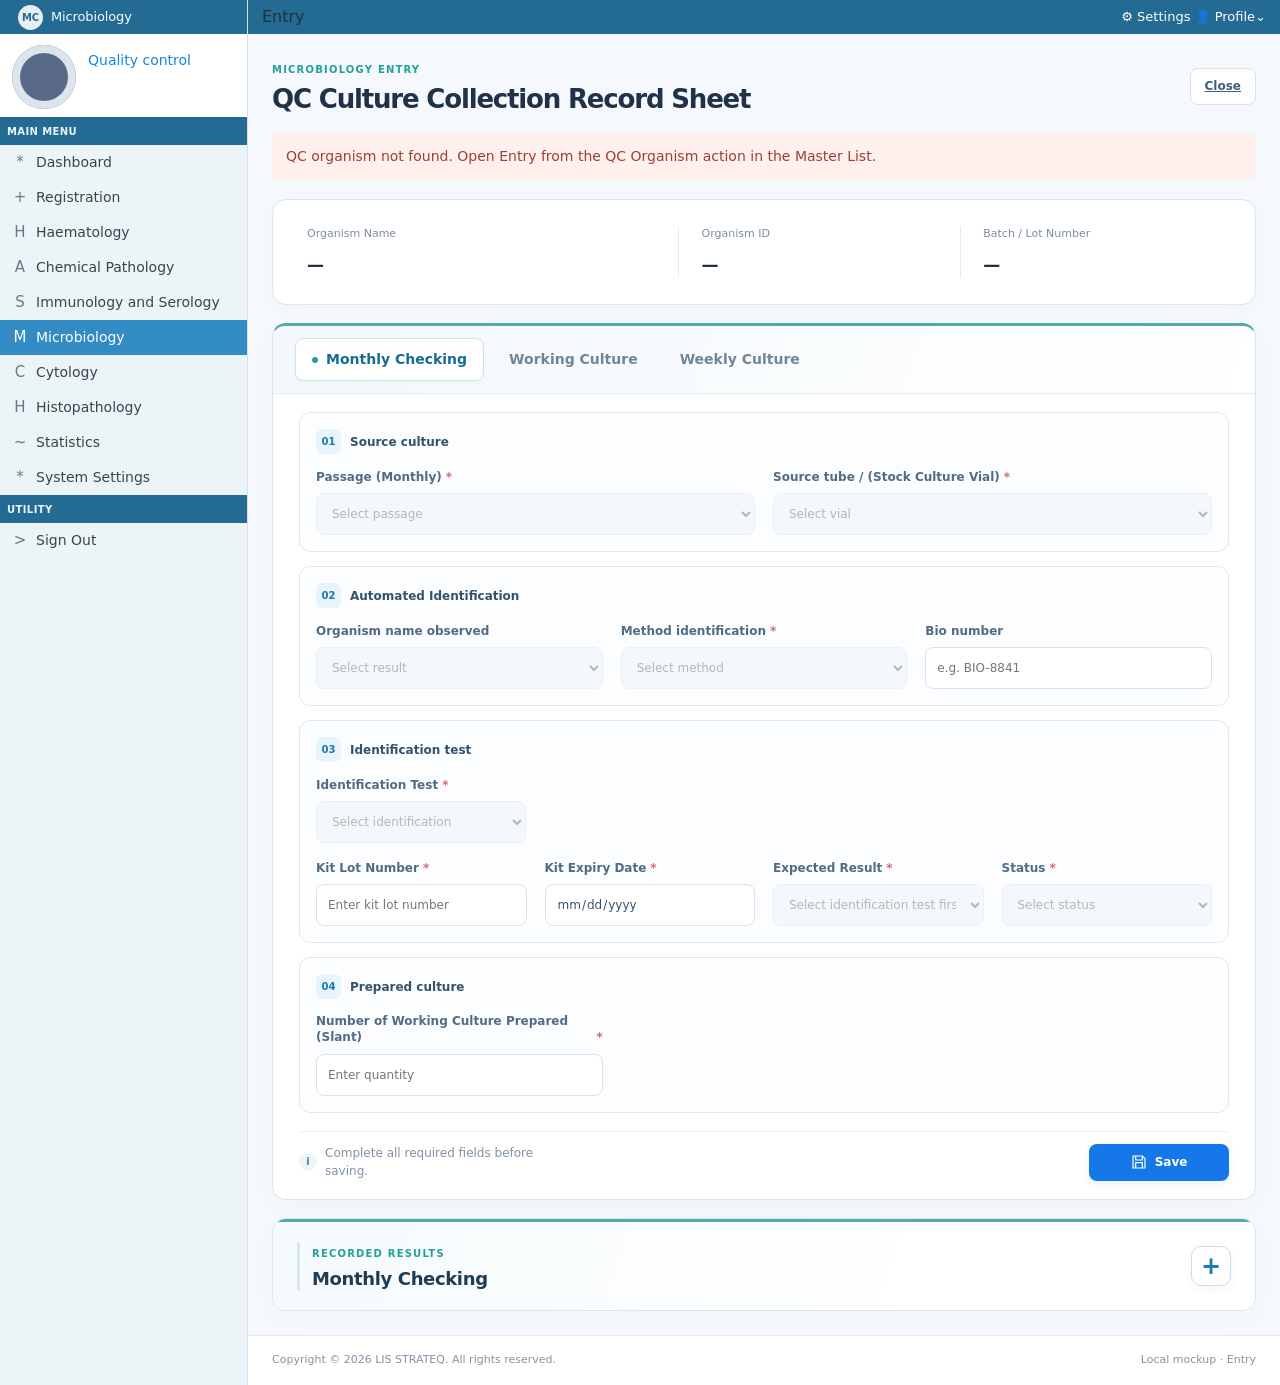
==== commit fbe92bd7: "Update QC organism and culture workflows" ====
--- a/Entry.html
+++ b/Entry.html
@@ -1 +1,92 @@
-<!doctype html><html lang="en"><head><meta charset="utf-8"><meta name="viewport" content="width=device-width, initial-scale=1"><title>Entry · Microbiology LIS</title><link rel="stylesheet" href="styles.css"><link rel="stylesheet" href="Entry.css"><link rel="stylesheet" href="shell-overrides.css"></head><body><div class="app-shell"><aside class="sidebar" aria-label="Primary navigation"><div class="brand-lockup"><div class="brand-mark">MC</div><div><div class="brand-title">Microbiology</div><div class="brand-subtitle">Laboratory information system</div></div></div><div class="workspace-picker"><span class="eyebrow">Current workspace</span><strong>Quality control</strong><span class="workspace-status"><span class="status-dot"></span> Live mockup data</span></div><nav class="sidebar-nav"><span class="nav-label">Module</span><button class="nav-item is-active" type="button" data-module="microbiology"><span>Microbiology</span></button></nav><div class="sidebar-footer"><div class="safety-callout"><span class="safety-icon">!</span><div><strong>Traceability first</strong><span>Every entry remains linked to the QC record.</span></div></div></div></aside><main class="main-content"><header class="topbar"><div class="breadcrumbs"><span>Microbiology</span><span class="crumb-separator">/</span><strong>Entry</strong></div><div class="topbar-actions"><span class="environment-pill"><span class="status-dot"></span> Local mockup</span></div></header><div class="page-container"><section class="entry-page"><div class="entry-titlebar"><div><span class="eyebrow accent-eyebrow">Microbiology entry</span><h1>Entry</h1><p>Enter and verify laboratory test information for the selected QC record.</p></div><button class="button button-secondary" type="button" id="entry-close">Close</button></div><div class="entry-layout"><aside class="card entry-filter"><h2>Filter</h2><label class="field"><span>Lab number</span><div class="filter-row"><input value="" placeholder="Enter lab number"><button class="button button-primary" type="button">⌕</button></div></label><button class="button button-ghost full-width" type="button">More Filter</button></aside><section class="card entry-workspace"><div class="entry-workspace-head"><span class="status-badge status-active">✓ VERIFY</span><button class="button button-ghost" type="button">Comment</button></div><div class="entry-tabs"><button class="is-active" type="button">Microscopic and Culture</button><button type="button">Plate's</button><button type="button">Identification</button><button type="button">Organism</button><button type="button">Sensitivity</button></div><div class="entry-empty"><strong>Entry workspace</strong><p>Select a test from the list to begin entering results.</p></div></section></div><section class="card entry-tests"><h2>Test's</h2><table><thead><tr><th>Test name</th><th>Result</th></tr></thead><tbody><tr><td>Culture Blood Aerobe</td><td></td></tr><tr><td>Gram Stain Blood Aerobe</td><td></td></tr><tr><td>Culture Blood Anaerobe</td><td>Growth.</td></tr><tr><td>Gram Stain Blood Anaerobe</td><td></td></tr></tbody></table></section></section></div></main></div><script src="shell-overrides.js"></script><script src="Entry.js?v=20260821-27"></script></body></html>
+<!doctype html>
+<html lang="en">
+<head>
+  <meta charset="utf-8">
+  <meta name="viewport" content="width=device-width, initial-scale=1">
+  <title>Entry · Microbiology LIS</title>
+  <link rel="stylesheet" href="styles.css">
+  <link rel="stylesheet" href="shell-overrides.css">
+  <link rel="stylesheet" href="Entry.css?v=20260827">
+  <script src="shell-overrides.js" defer></script>
+  <script src="Entry-export.js?v=20260827" defer></script>
+  <script src="Entry.js?v=20260827" defer></script>
+</head>
+<body class="entry-screen">
+  <div class="app-shell">
+    <aside class="sidebar" aria-label="Primary navigation">
+      <div class="brand-lockup"><div class="brand-mark" aria-hidden="true">MC</div><div><div class="brand-title">Microbiology</div><div class="brand-subtitle">Laboratory information system</div></div></div>
+      <div class="workspace-picker"><span class="eyebrow">Current workspace</span><strong>Quality control</strong><span class="workspace-status">Live mockup data</span></div>
+      <nav class="sidebar-nav" aria-label="Modules"><button class="nav-item is-active" type="button" data-module="microbiology">Microbiology</button></nav>
+    </aside>
+    <main class="main-content">
+      <header class="topbar"><div class="breadcrumbs"><span>Microbiology</span><span class="crumb-separator">/</span><strong id="breadcrumb-current">Entry</strong></div><div class="topbar-actions"></div></header>
+      <div class="page-container entry-main">
+    <div class="entry-heading"><div><span class="entry-eyebrow">Microbiology entry</span><h1>QC Culture Collection Record Sheet</h1></div><a class="button button-secondary" href="index.html">Close</a></div>
+    <p class="entry-error" id="entry-error" role="alert" hidden></p>
+    <section class="entry-card entry-summary" aria-label="Selected QC organism">
+      <div><span>Organism Name</span><strong id="qc-name">—</strong></div>
+      <div><span>Organism ID</span><strong id="qc-id">—</strong></div>
+      <div><span>Batch / Lot Number</span><strong id="qc-batch">—</strong></div>
+    </section>
+    <section class="entry-card entry-editor" aria-label="QC workflow">
+      <div class="entry-tabbar" role="tablist" aria-label="QC workflow">
+        <button type="button" role="tab" id="culture-tab" aria-controls="entry-panel" aria-selected="true" data-mode="culture">Monthly Checking</button>
+        <button type="button" role="tab" id="subculture-tab" aria-controls="entry-panel" aria-selected="false" tabindex="-1" data-mode="subculture">Working Culture</button>
+        <button type="button" role="tab" id="weekly-tab" aria-controls="entry-panel" aria-selected="false" tabindex="-1" data-mode="weekly">Weekly Culture</button>
+      </div>
+      <div id="entry-panel" role="tabpanel" aria-labelledby="culture-tab">
+        <form id="entry-form">
+          <fieldset id="entry-fields" disabled>
+            <div class="entry-input-grid">
+              <section class="entry-field-group entry-field-group-source" aria-labelledby="entry-group-source"><h3 id="entry-group-source"><span>01</span>Source culture</h3><div class="entry-field-group-grid" id="entry-source-group-grid">
+                <label class="entry-field" data-passage-field><span id="entry-passage-label">Passage (Monthly) <em>*</em></span><select name="passage" required><option value="">Select passage</option><option>P1</option><option>P2</option><option>P3</option><option>P4</option></select></label>
+                <label class="entry-field" data-source-field><span>Source tube / (Stock Culture Vial) <em>*</em></span><select name="vial" required><option value="">Select vial</option></select></label>
+                <label class="entry-field" data-weekly-passage-field hidden><span>Passage Weekly <em>*</em></span><select name="weeklyPassage" required disabled><option value="">Select weekly passage</option><option>P1</option><option>P2</option><option>P3</option><option>P4</option></select></label>
+              </div></section>
+              <section class="entry-field-group entry-field-group-automated" data-monthly-confirmation aria-labelledby="entry-group-automated"><h3 id="entry-group-automated"><span>02</span>Automated Identification</h3><div class="entry-confirmation-card">
+                <label class="entry-field"><span>Organism name observed</span><select name="observedOrganism"><option value="">Select result</option><option>Matches certificate</option><option>Does not match certificate</option><option>Not performed</option></select></label>
+                <label class="entry-field"><span>Method identification <em>*</em></span><select name="methodIdentification" required><option value="">Select method</option><option>Biochemical identification</option><option>MALDI-TOF</option><option>Microscopy &amp; staining</option><option>Reference certificate only</option></select></label>
+                <label class="entry-field"><span>Bio number</span><input name="bioNumber" placeholder="e.g. BIO-8841" maxlength="120"></label>
+              </div></section>
+              <section class="entry-field-group entry-field-group-test" aria-labelledby="entry-group-test"><h3 id="entry-group-test"><span id="entry-group-test-number">03</span>Identification test</h3><div class="entry-field-group-grid">
+                <label class="entry-field entry-primary-identification" data-identification-field><span>Identification Test <em>*</em></span><select name="test" required><option value="">Select identification</option></select></label>
+                <label class="entry-field" data-weekly-media-field hidden><span>Media <em>*</em></span><select name="media" required disabled><option value="">Select media</option><option>Blood agar plate</option><option>Mueller-Hinton agar</option><option>MacConkey agar</option><option>Sabouraud dextrose agar</option></select></label>
+                <label class="entry-field" data-lot-field><span id="entry-lot-label">Kit Lot Number <em>*</em></span><input name="lot" placeholder="Enter kit lot number" maxlength="120" required></label>
+                <label class="entry-field"><span id="entry-expiry-label">Kit Expiry Date <em>*</em></span><input name="expiry" type="date" required></label>
+                <label class="entry-field" data-identification-field><span>Expected Result <em>*</em></span><select name="expected" required disabled><option value="">Select identification test first</option></select></label>
+                <label class="entry-field" data-status-field><span>Status <em>*</em></span><select name="performance" required><option value="">Select status</option><option>Pass</option><option>Fail</option></select></label>
+                <label class="entry-field" data-weekly-field hidden><span>Date Prepared <em>*</em></span><input name="datePrepared" type="date" required disabled></label>
+                <label class="entry-field" data-weekly-field hidden><span>Date Discarded <em>*</em></span><input name="dateDiscarded" type="date" required disabled></label>
+              </div></section>
+              <section class="entry-field-group entry-field-group-prepared" aria-labelledby="entry-group-prepared"><h3 id="entry-group-prepared"><span id="entry-group-prepared-number">04</span>Prepared culture</h3><div class="entry-field-group-grid" id="entry-prepared-group-grid">
+                <label class="entry-field" data-prepared-field><span id="entry-prepared-label">Number of Working Culture Prepared (Slant) <em>*</em></span><input name="quantity" type="number" min="1" step="1" placeholder="Enter quantity" required></label>
+              </div></section>
+            </div>
+            <div class="entry-form-footer"><span id="entry-form-note">Complete all required fields before saving.</span><button class="button button-primary" type="submit"><svg width="16" height="16" viewBox="0 0 24 24" fill="none" stroke="currentColor" stroke-width="1.8" stroke-linejoin="round" aria-hidden="true" focusable="false"><path d="M5 3h12l4 4v14H3V3h2Z"/><path d="M7 3v6h10V3M7 21v-8h10v8"/></svg>Save</button></div>
+          </fieldset>
+        </form>
+      </div>
+    </section>
+    <section class="entry-card entry-results is-collapsed" aria-labelledby="results-title">
+      <div class="entry-results-heading"><div><span class="entry-eyebrow">Recorded results</span><h2 id="results-title">Monthly Checking</h2></div><div class="entry-results-tools"><label class="entry-status-filter">Status<select id="entry-status-filter"><option value="all">All statuses</option><option value="Saved">Saved</option><option value="Performed">Performed</option><option value="Reviewed">Reviewed</option><option value="Endorsed">Endorsed</option></select></label><span id="entry-count" aria-live="polite">0 records</span><button type="button" id="entry-export" class="button button-secondary" title="Download list as Excel" aria-label="Download list as Excel"><svg width="22" height="22" viewBox="0 0 24 24" aria-hidden="true" focusable="false"><rect x="8" y="3" width="14" height="18" rx="2" fill="#21a366"/><path d="M13 7h6M13 12h6M13 17h6M16 5v14" stroke="#fff" stroke-opacity=".65"/><rect x="1" y="6" width="13" height="13" rx="2" fill="#107c41"/><path d="m5 9 5 7m0-7-5 7" stroke="#fff" stroke-width="1.8"/></svg></button><button type="button" id="entry-list-action" class="button button-secondary" title="Action" aria-label="Action"><svg width="20" height="20" viewBox="0 0 24 24" fill="none" stroke="currentColor" stroke-width="2.4" stroke-linecap="round" stroke-linejoin="round" aria-hidden="true" focusable="false"><path d="m5 12 4 4L19 6"/></svg></button></div><button type="button" id="entry-results-toggle" class="entry-results-toggle" aria-expanded="false" aria-controls="entry-results-table" aria-label="Expand recorded results" title="Expand recorded results">+</button></div>
+      <div class="entry-table-scroll" id="entry-results-table" tabindex="0" role="region" aria-label="Saved results table">
+        <table class="entry-table">
+          <thead><tr id="entry-results-head"></tr></thead>
+          <tbody id="entry-rows"></tbody>
+        </table>
+      </div>
+    </section>
+      </div>
+  <footer class="entry-footer">Copyright © 2026 LIS STRATEQ. All rights reserved.<span>Local mockup · Entry</span></footer>
+    </main>
+  </div>
+  <div class="entry-notice" id="entry-notice" role="status" aria-live="polite" hidden></div>
+  <div class="entry-action-backdrop" id="entry-action-modal" hidden>
+    <section class="entry-action-modal" role="dialog" aria-modal="true" aria-labelledby="entry-action-title">
+      <div class="entry-action-head"><div><span class="entry-eyebrow">Bulk action</span><h2 id="entry-action-title">Update selected records</h2><p>Select one or more rows before applying an action.</p></div><button type="button" id="entry-action-close" aria-label="Close">×</button></div>
+      <div class="entry-action-table-scroll"><table class="entry-action-table"><thead><tr><th class="entry-check-column"><input type="checkbox" id="entry-action-check-all" aria-label="Select all records"></th><th id="entry-action-id-heading">Monthly QC ID</th><th>Source Tube</th><th>Identification Test</th><th>Expected Result</th><th>Status</th></tr></thead><tbody id="entry-action-rows"></tbody></table></div>
+      <div class="entry-action-footer"><span id="entry-action-selection" aria-live="polite">0 selected</span><div><button class="button action-performed" type="button" data-bulk-action="performed">Performed</button><button class="button action-reviewed" type="button" data-bulk-action="reviewed">Reviewed</button><button class="button action-endorsed" type="button" data-bulk-action="endorsed">Endorsed</button></div></div>
+    </section>
+  </div>
+</body>
+</html>
--- a/styles.css
+++ b/styles.css
@@ -209,6 +209,35 @@
 #view-dashboard .metric-grid,
 #view-dashboard .workflow-card { display: none; }
 #view-dashboard .table-wrap { max-height: 430px; overflow: auto; }
+body.qc-register-index:has(#view-dashboard.is-visible) { height: 100dvh; overflow: hidden; }
+body.qc-register-index:has(#view-dashboard.is-visible) .app-shell { height: 100%; min-height: 0; }
+body.qc-register-index:has(#view-dashboard.is-visible) .main-content {
+  display: flex; flex-direction: column; height: 100%; min-height: 0; padding-bottom: 0;
+}
+body.qc-register-index:has(#view-dashboard.is-visible) .topbar { flex-shrink: 0; }
+body.qc-register-index:has(#view-dashboard.is-visible) .main-content::after {
+  position: static; flex-shrink: 0; white-space: normal;
+}
+body.qc-register-index:has(#view-dashboard.is-visible) .page-container {
+  display: flex; flex-direction: column; flex: 1; min-height: 0; padding-bottom: 10px;
+  width: 100%; max-width: 100%; min-width: 0; margin-inline: 0;
+}
+body.qc-register-index #view-dashboard.is-visible { display: flex; flex-direction: column; flex: 1; min-height: 0; }
+body.qc-register-index #view-dashboard > .page-heading { flex-shrink: 0; }
+body.qc-register-index #view-dashboard > .table-card { display: flex; flex-direction: column; flex: 1; min-height: 0; }
+body.qc-register-index #view-dashboard .table-card-heading,
+body.qc-register-index #view-dashboard .filter-bar,
+body.qc-register-index #view-dashboard .table-footer { flex-shrink: 0; }
+body.qc-register-index #view-dashboard .table-wrap {
+  flex: 1; min-height: 0; min-width: 0; width: 100%; max-width: 100%; max-height: none;
+  overflow-x: scroll; overflow-y: auto;
+}
+body.qc-register-index #view-dashboard .data-table { min-width: 1400px; }
+@media (max-width: 900px) {
+  body.qc-register-index:has(#view-dashboard.is-visible) .app-shell { display: flex; flex-direction: column; }
+  body.qc-register-index:has(#view-dashboard.is-visible) .sidebar { flex: 0 0 auto; }
+  body.qc-register-index:has(#view-dashboard.is-visible) .main-content { height: auto; flex: 1; }
+}
 #view-dashboard .data-table thead { position: sticky; top: 0; z-index: 2; }
 @media (max-width: 680px) {
   #view-dashboard .metric-grid { grid-template-columns: 1fr; }
--- a/shell-overrides.css
+++ b/shell-overrides.css
@@ -54,3 +54,119 @@
   .main-content { padding-bottom: 0; }
   .main-content::after { position: static; min-height: 34px; padding: 8px 12px; content: "Copyright © 2026 LIS STRATEQ. All rights reserved."; white-space: normal; }
 }
+
+/* Responsive layout system shared by every LIS page. */
+html { overflow-x: hidden; }
+body { min-width: 320px; overflow-x: hidden; }
+img, svg, video, canvas { max-width: 100%; height: auto; }
+input, select, textarea, button { max-width: 100%; }
+.main-content, .page-container, .view, .card, .table-card,
+.entry-page, .entry-workspace, .monthly-page, .qc-trail-page,
+.storage-main, .storage-card { min-width: 0; }
+.table-wrap { width: 100%; max-width: 100%; overflow-x: auto; overscroll-behavior-inline: contain; -webkit-overflow-scrolling: touch; }
+.data-table, .table-wrap table { width: 100%; }
+
+/* Standard desktop and laptop screens (1280-1600px). */
+@media (max-width: 1440px) {
+  .sidebar { width: 248px; flex-basis: 248px; }
+  .main-content::after { left: 248px; }
+  .page-container { max-width: none; padding-right: 18px; padding-left: 18px; }
+  .module-card-grid { grid-template-columns: repeat(3, minmax(170px, 1fr)); }
+  .entry-page, .qc-trail-page, .storage-main { max-width: none; padding-right: 20px; padding-left: 20px; }
+  .entry-layout { grid-template-columns: minmax(230px, 28%) minmax(0, 1fr); }
+}
+
+/* Compact laptops and landscape tablets. */
+@media (max-width: 1180px) {
+  .sidebar { width: 210px; flex-basis: 210px; }
+  .main-content::after { left: 210px; }
+  .workspace-picker { min-height: 72px; padding: 14px 12px 10px 70px; }
+  .workspace-picker::before { top: 10px; left: 10px; width: 52px; height: 52px; }
+  .nav-item { font-size: 13px; }
+  .page-container { padding-right: 14px; padding-left: 14px; }
+  .page-heading h1, .entry-titlebar h1 { font-size: clamp(25px, 3vw, 31px); }
+  .metric-grid { grid-template-columns: repeat(2, minmax(0, 1fr)); }
+  .form-grid, .usage-grid { grid-template-columns: 1fr; }
+  .detail-layout, .storage-layout { grid-template-columns: 1fr; }
+  .detail-aside { grid-template-columns: repeat(2, minmax(0, 1fr)); }
+  .entry-layout { grid-template-columns: minmax(210px, 30%) minmax(0, 1fr); }
+  .entry-tabs { gap: 8px; overflow-x: auto; white-space: nowrap; }
+  .subculture-results { position: static !important; width: auto !important; height: auto !important; margin: 16px !important; overflow: visible !important; }
+  .storage-main { padding-top: 24px; }
+}
+
+/* Tablet and narrow laptop windows. */
+@media (max-width: 900px) {
+  .app-shell { display: block; }
+  .sidebar { width: 100%; min-height: auto; padding-bottom: 0; }
+  .brand-lockup { height: 44px; }
+  .workspace-picker, .sidebar-footer, .nav-label { display: none; }
+  .sidebar-nav { flex-direction: row; overflow-x: auto; overscroll-behavior-inline: contain; }
+  .nav-item { width: auto; min-width: max-content; flex: 0 0 auto; padding: 0 14px; }
+  .nav-item.is-active { box-shadow: inset 0 -3px 0 #51b6b0; }
+  .nav-count { display: none; }
+  .main-content { min-height: calc(100vh - 44px); padding-bottom: 0; }
+  .main-content::after { position: static; min-height: 34px; padding: 8px 12px; content: "Copyright © 2026 LIS STRATEQ. All rights reserved.  Version 1.0.12"; white-space: normal; }
+  .topbar { min-height: 42px; height: auto; padding: 7px 14px; }
+  .topbar-actions::before { font-size: 12px; white-space: nowrap; }
+  .page-container { padding: 0 12px 28px; }
+  .module-card-grid { grid-template-columns: repeat(2, minmax(0, 1fr)); }
+  .entry-page, .qc-trail-page, .storage-main { padding: 20px 12px 36px; }
+  .entry-layout { grid-template-columns: 1fr; }
+  .entry-filter { display: grid; grid-template-columns: minmax(0, 1fr) auto; align-items: end; gap: 12px; }
+  .entry-filter h2 { grid-column: 1 / -1; margin-bottom: 0; }
+  .entry-filter .full-width { width: auto; margin: 0; }
+  .three-columns, .two-columns, .entry-subculture-grid, .entry-form-grid { grid-template-columns: repeat(2, minmax(0, 1fr)); }
+  .field-span-2 { grid-column: 1 / -1; }
+  .storage-summary { grid-template-columns: repeat(3, minmax(0, 1fr)); }
+  .box-grid { grid-template-columns: repeat(3, minmax(0, 1fr)); }
+  .queue-grid { grid-template-columns: 1fr; }
+  .filter-bar { flex-wrap: wrap; }
+  .search-field { flex: 1 1 100%; }
+  .filter-field { flex: 1 1 180px; }
+}
+
+/* Phones and very narrow windows. */
+@media (max-width: 620px) {
+  .brand-lockup { padding-right: 12px; padding-left: 12px; }
+  .topbar { align-items: center; }
+  .breadcrumbs { min-width: 0; font-size: 14px; overflow: hidden; white-space: nowrap; text-overflow: ellipsis; }
+  .topbar-actions::before { content: "⚙  👤"; font-size: 15px; }
+  .page-container { padding-right: 10px; padding-left: 10px; }
+  .page-heading, .entry-titlebar { display: block; }
+  .page-heading > .button, .page-heading > .status-badge,
+  .entry-titlebar > .button { width: 100%; margin-top: 14px; }
+  .module-card-grid { grid-template-columns: 1fr; gap: 10px; padding-right: 4px; padding-left: 4px; }
+  .metric-grid, .storage-summary, .detail-stats,
+  .three-columns, .two-columns, .entry-subculture-grid,
+  .entry-form-grid, .subculture-extra-grid { grid-template-columns: 1fr; }
+  .field-span-2 { grid-column: auto; }
+  .form-section, .monthly-card, .storage-card, .trail-card,
+  .trail-summary { padding: 16px; }
+  .section-heading { flex-wrap: wrap; }
+  .section-heading .required-note, .section-heading > .result-pill { margin-left: 38px; }
+  .form-actions, .monthly-card .form-actions { display: grid; grid-template-columns: 1fr; gap: 8px; }
+  .form-actions > div { display: grid; grid-template-columns: 1fr; gap: 8px; margin-top: 0; }
+  .form-actions .button, .monthly-card .form-actions .button { width: 100%; margin: 0; }
+  .entry-filter { display: block; }
+  .entry-filter h2 { margin-bottom: 14px; }
+  .entry-filter .full-width { width: 100%; margin-top: 10px; }
+  .entry-workspace-head { gap: 8px; flex-wrap: wrap; }
+  .entry-tabs { padding: 10px 8px; }
+  .entry-result-row { padding: 12px; }
+  .box-grid { grid-template-columns: repeat(2, minmax(0, 1fr)); padding: 14px; }
+  .rack-tabs { gap: 16px; overflow-x: auto; }
+  .storage-flow { overflow-x: auto; justify-content: flex-start; }
+  .storage-flow .flow-item { min-width: max-content; }
+  .storage-flow i { min-width: 22px; flex: 0 0 22px; }
+  .trail-item { gap: 11px; }
+  .trail-marker { width: 32px; height: 32px; flex-basis: 32px; }
+  .trail-summary > .status-badge { margin-left: 0; }
+  .toast { right: 10px; bottom: 10px; left: 10px; max-width: none; }
+}
+
+@media (max-width: 380px) {
+  .box-grid { grid-template-columns: 1fr; }
+  .page-container, .entry-page, .qc-trail-page, .storage-main { padding-right: 8px; padding-left: 8px; }
+  .card { border-radius: 9px; }
+}
--- a/Entry.css
+++ b/Entry.css
@@ -1,7 +1,169 @@
-.entry-page{padding:28px;max-width:1400px;margin:auto}.entry-titlebar{display:flex;justify-content:space-between;align-items:flex-end;margin-bottom:20px}.entry-titlebar h1{font-size:34px;margin:5px 0}.entry-titlebar p{margin:0;color:#7489a0}.entry-layout{display:grid;grid-template-columns:340px 1fr;gap:16px}.card{background:#fff;border:1px solid #dfe7f0;border-radius:14px}.entry-filter{padding:18px}.entry-filter h2{margin:0 0 18px;font-size:18px}.field{display:grid;gap:7px;color:#526a84;font-size:13px;font-weight:700}.field input{border:1px solid #d4e0ec;border-radius:8px;padding:11px}.filter-row{display:flex;gap:7px}.filter-row input{flex:1}.entry-workspace{min-height:390px}.entry-workspace-head{display:flex;justify-content:space-between;padding:10px;border-bottom:1px solid #e4ebf2}.entry-tabs{display:flex;gap:18px;padding:12px;border-bottom:1px solid #e4ebf2}.entry-tabs button{border:0;background:none;color:#8b9caf;padding:5px;cursor:pointer}.entry-tabs button.is-active{color:#1d6fcb;font-weight:800}.entry-empty{display:grid;place-items:center;height:270px;color:#8498ad;text-align:center}.entry-empty strong{color:#405a74}.entry-tests{margin-top:16px;padding:12px}.entry-tests h2{font-size:14px;margin:0 0 8px}.entry-tests table{width:100%;border-collapse:collapse}.entry-tests th,.entry-tests td{text-align:left;padding:9px;border:1px solid #dbe5ee;font-size:12px}.entry-tests th{background:#ffd19e}.button{border:0;border-radius:8px;padding:10px 15px;font-weight:800;cursor:pointer}.button-primary{background:#1976df;color:#fff}.button-secondary,.button-ghost{background:#fff;border:1px solid #d4e0ec;color:#526a84}.full-width{width:100%;margin-top:12px}@media(max-width:800px){.entry-page{padding:18px}.entry-layout{grid-template-columns:1fr}.entry-titlebar{display:block}.entry-titlebar .button{margin-top:12px}}
+/* Entry owns its layout; no legacy workspace styles or injected overrides. */
+.entry-screen { margin: 0; min-width: 320px; background: #f5f8fc; color: #203249; }
+.entry-screen [hidden] { display: none !important; }
+.entry-screen .main-content { min-height: 100vh; display: flex; flex-direction: column; padding-bottom: 0; background: #f5f8fc; }
+.entry-screen .main-content::after { display: none; }
+.entry-screen .page-container.entry-main { flex: 1 0 auto; align-content: start; max-width: 1800px; padding: 24px; background: transparent; }
+.entry-topbar { display: flex; justify-content: space-between; gap: 16px; padding: 12px 24px; background: #236b92; color: #fff; font-size: 13px; }
+.entry-topbar a { color: #fff; text-decoration: none; }
+.entry-main { width: 100%; max-width: 1800px; margin: 0 auto; padding: 24px; display: grid; gap: 18px; }
+.entry-heading { display: flex; align-items: center; justify-content: space-between; gap: 16px; }
+.entry-heading h1 { margin: 5px 0 0; font-size: 26px; }
+.entry-eyebrow { color: #249f9c; font-size: 10px; font-weight: 700; letter-spacing: .12em; text-transform: uppercase; }
+.entry-card { min-width: 0; border: 1px solid #d9e5ef; border-radius: 14px; background: #fff; box-shadow: 0 5px 20px #20324905; overflow: hidden; }
+.entry-summary { display: grid; grid-template-columns: 1.4fr 1fr 1fr; padding: 26px 12px; }
+.entry-summary > div { padding: 0 22px; border-right: 1px solid #e4ebf2; min-width: 0; }
+.entry-summary > div:last-child { border: 0; }
+.entry-summary span { display: block; color: #7b8da2; font-size: 11px; margin-bottom: 10px; }
+.entry-summary strong { display: block; font-size: 17px; overflow-wrap: anywhere; }
+.entry-editor { border-top: 3px solid #55a8b2; box-shadow: 0 6px 24px #20324906; }
+.entry-tabbar { display: flex; gap: 8px; padding: 12px 22px; border-bottom: 1px solid #e2eaf2; background: linear-gradient(110deg, #f2f8fb, #fff); }
+.entry-tabbar button { display: inline-flex; align-items: center; gap: 8px; padding: 10px 16px; border: 1px solid transparent; border-radius: 8px; color: #71849a; background: transparent; font-weight: 700; cursor: pointer; transition: background .15s, border-color .15s; }
+.entry-tabbar button:hover { background: #eaf2f8; color: #365d7a; }
+.entry-tabbar button[aria-selected="true"] { color: #176b92; border-color: #cce2ed; background: #fff; box-shadow: 0 2px 5px #20324908; }
+.entry-tabbar button[aria-selected="true"]::before { content: ''; width: 6px; height: 6px; flex-shrink: 0; border-radius: 50%; background: #299b9b; }
+.entry-tabbar { overflow-x: auto; }
+.entry-tabbar button { flex-shrink: 0; white-space: nowrap; }
+#entry-form { padding: 18px 26px; }
+#entry-fields { min-width: 0; border: 0; padding: 0; margin: 0; }
+.entry-input-grid { display: grid; gap: 14px; }
+.entry-field-group { padding: 16px; border: 1px solid #dfe9f1; border-radius: 11px; background: #fbfdff; }
+.entry-field-group h3 { display: flex; align-items: center; gap: 9px; margin: 0 0 14px; color: #31536e; font-size: 12px; }
+.entry-field-group h3 > span { display: inline-grid; place-items: center; width: 25px; height: 25px; border-radius: 7px; color: #1b79b0; background: #e8f4fb; font-size: 10px; }
+.entry-field-group-grid { display: grid; gap: 16px 18px; }
+.entry-field-group-source .entry-field-group-grid { grid-template-columns: repeat(2, minmax(0, 1fr)); }
+.entry-field-group-source.is-working .entry-field-group-grid { grid-template-columns: repeat(3, minmax(0, 1fr)); }
+.entry-field-group-source.is-weekly .entry-field-group-grid { grid-template-columns: repeat(4, minmax(0, 1fr)); }
+.entry-field-group-test .entry-field-group-grid { grid-template-columns: repeat(4, minmax(0, 1fr)); align-items: end; }
+.entry-field-group-prepared .entry-field-group-grid { grid-template-columns: repeat(3, minmax(0, 1fr)); }
+.entry-primary-identification { grid-column: 1 / -1; max-width: calc(25% - 14px); }
+.entry-confirmation-card { grid-column: 1 / -1; display: grid; grid-template-columns: repeat(3, minmax(0, 1fr)); gap: 16px 18px; padding: 12px 14px; border: 1px solid #d7e5ef; border-radius: 10px; background: linear-gradient(135deg, #f4f9fc, #f9fcfe); box-shadow: inset 3px 0 0 #68b5c0; }
+.entry-field-group-automated .entry-confirmation-card { grid-column: auto; padding: 0; border: 0; border-radius: 0; background: transparent; box-shadow: none; }
+.entry-field { display: flex; flex-direction: column; min-width: 0; gap: 8px; }
+.entry-field > span { min-height: 17px; display: flex; align-items: end; gap: 4px; font-size: 12px; line-height: 1.35; font-weight: 600; color: #516b85; }
+.entry-field em { color: #db6577; font-style: normal; }
+.entry-field input, .entry-field select { width: 100%; min-width: 0; height: 42px; border: 1px solid #d1dfed; border-radius: 8px; background: #fcfdff; padding: 0 11px; font: inherit; font-size: 12px; color: #365371; }
+.entry-field input:focus, .entry-field select:focus { outline: 2px solid #bee1ff; border-color: #4e9cda; outline-offset: 1px; }
+.entry-field select:disabled { background: #f1f5f8; color: #8a9bae; }
+.entry-editor .entry-field input, .entry-editor .entry-field select { background: #fff; border-color: #d9e3ed; transition: border-color .15s, box-shadow .15s; }
+.entry-editor .entry-field input:hover:not(:disabled), .entry-editor .entry-field select:hover:not(:disabled) { border-color: #9dbdce; }
+.entry-editor .entry-field select:disabled { background: #f3f6f9; border-color: #e4ebf2; }
+.entry-editor .entry-field:focus-within > span { color: #167695; }
+.entry-form-footer { display: flex; align-items: center; justify-content: space-between; gap: 16px; margin-top: 18px; padding-top: 12px; border-top: 1px solid #edf1f6; }
+.entry-form-footer > span { color: #8192a4; font-size: 12px; }
+.entry-form-footer button { min-width: 140px; justify-content: center; border-radius: 8px; box-shadow: 0 3px 8px #1677e818; }
+.entry-form-footer > span { display: flex; align-items: center; gap: 8px; line-height: 1.5; }
+.entry-form-footer > span::before { content: 'i'; display: inline-grid; place-items: center; flex: 0 0 18px; height: 18px; border-radius: 50%; background: #edf5fa; color: #5c88a4; font-size: 11px; font-weight: 700; }
+.entry-results-heading { display: flex; justify-content: space-between; align-items: center; padding: 20px 24px; gap: 12px; }
+.entry-results-heading h2 { margin-top: 5px; font-size: 17px; }
+#entry-count { color: #607f9c; font-size: 12px; background: #eff5fa; padding: 6px 10px; border-radius: 20px; }
+.entry-table-scroll { width: 100%; overflow: auto; max-height: 360px; min-height: 190px; border-top: 1px solid #e1eaf2; }
+.entry-table { width: 100%; min-width: 2200px; border-collapse: collapse; text-align: left; font-size: 12px; }
+.entry-table .result-person { min-width: 130px; }
+.entry-table .result-timestamp { min-width: 170px; white-space: nowrap; font-variant-numeric: tabular-nums; }
+.entry-table th { position: sticky; top: 0; z-index: 1; padding: 15px; background: #eff5fa; color: #55708a; font-size: 11px; border-bottom: 1px solid #dce6ef; }
+.entry-table td { padding: 16px 15px; border-bottom: 1px solid #e8eef5; color: #385674; max-width: 240px; overflow-wrap: anywhere; }
+.entry-table tbody tr:nth-child(even) { background: #fafcfe; }
+.entry-table .entry-empty { text-align: center; height: 140px; color: #8294a6; }
+.entry-performance { display: inline-block; padding: 5px 10px; border-radius: 20px; background: #e5f5ef; color: #168465; font-weight: 700; }
+.entry-performance.is-fail { background: #fff0f0; color: #bc4444; }
+.entry-results { border-color: #d9e5ef; box-shadow: 0 6px 24px #20324906; }
+.entry-results-heading { border-top: 3px solid #55a8b2; background: linear-gradient(110deg, #f5fafc, #fff 65%); }
+.entry-results-heading > div { padding-left: 12px; border-left: 3px solid #d4e9ee; }
+.entry-results-heading h2 { font-size: 18px; color: #203b54; }
+.entry-results-heading > .entry-results-tools { display: flex; align-items: center; gap: 12px; border: 0; padding: 0; }
+.entry-results-heading { flex-wrap: wrap; }
+.entry-results-heading > .entry-results-tools { flex-wrap: wrap; }
+.entry-results-toggle { display: inline-grid; place-items: center; flex: 0 0 40px; width: 40px; height: 40px; padding: 0; border: 1px solid #cbddea; border-radius: 10px; background: #fff; color: #177db5; font: 600 24px/1 system-ui, sans-serif; cursor: pointer; box-shadow: 0 3px 10px #2032490d; }
+.entry-results-toggle:hover { border-color: #5aa9cf; background: #f3f9fc; }
+.entry-results-toggle:focus-visible { outline: 2px solid #409cdc; outline-offset: 2px; }
+.entry-results.is-collapsed .entry-results-tools,
+.entry-results.is-collapsed .entry-table-scroll { display: none; }
+.entry-results.is-collapsed .entry-results-heading { flex-wrap: nowrap; }
+.entry-results.is-collapsed .entry-results-toggle { margin-left: auto; }
+.entry-status-filter { display: flex; align-items: center; gap: 8px; font-size: 12px; color: #607f9c; }
+.entry-status-filter select { padding: 9px 10px; border: 1px solid #d3e1ed; border-radius: 8px; background: #fff; color: #416681; font: inherit; }
+.entry-status-filter select:focus-visible { outline: 2px solid #409cdc; outline-offset: 2px; }
+#entry-export { padding: 9px; min-width: 40px; justify-content: center; }
+#entry-list-action { min-width: 40px; padding: 9px; justify-content: center; color: #18866d; }
+#entry-count { border: 1px solid #dce8f1; background: #fff; font-weight: 600; white-space: nowrap; }
+.entry-results .entry-table th { padding: 13px 18px; background: #f3f7fb; color: #657b91; font-weight: 700; line-height: 1.5; }
+.entry-results .entry-table td { padding: 17px 18px; vertical-align: middle; line-height: 1.5; }
+.entry-table tbody tr { transition: background .15s ease; }
+.entry-table tbody tr:hover { background: #f0f7fc; }
+.entry-table .result-id { color: #246a9b; font-weight: 600; white-space: nowrap; }
+.entry-table .result-test { color: #29475f; font-weight: 600; }
+.entry-table .result-expiry, .entry-table .result-lot { font-variant-numeric: tabular-nums; white-space: nowrap; }
+.entry-table th:nth-child(2), .entry-table th:nth-child(6), .entry-table th:nth-child(7),
+.entry-table .result-vial, .entry-table .result-quantity, .entry-table .result-passage { text-align: center; }
+.entry-value-badge { display: inline-block; min-width: 34px; padding: 4px 9px; border: 1px solid #e0e8f1; border-radius: 6px; background: #f4f7fb; color: #52708b; font-weight: 600; }
+.result-vial .entry-value-badge { background: #eaf4fe; border-color: #d4e8fa; color: #2274ae; }
+.result-quantity .entry-value-badge { background: transparent; border-color: transparent; color: #29475f; font-size: 14px; }
+.entry-performance { display: inline-flex; align-items: center; gap: 6px; padding: 5px 11px; }
+.entry-performance::before { content: ''; width: 5px; height: 5px; border-radius: 50%; background: currentColor; }
+.entry-table-scroll:focus-visible { outline: 2px solid #409cdc; outline-offset: -2px; }
+.entry-footer { flex: 0 0 auto; margin-top: auto; padding: 16px 24px; display: flex; justify-content: space-between; gap: 12px; color: #8393a5; font-size: 11px; border-top: 1px solid #e1e9f1; background: #fff; }
+.entry-error { margin: 0; padding: 14px; border-radius: 8px; color: #9c3f37; background: #fff0ed; }
+.entry-notice { position: fixed; right: 24px; bottom: 24px; max-width: calc(100% - 48px); padding: 15px 20px; border-radius: 10px; color: #fff; background: #15826b; box-shadow: 0 8px 30px #20324930; z-index: 20; }
+.entry-action-backdrop { position: fixed; inset: 0; z-index: 100; display: grid; place-items: center; padding: 22px; background: #152c3e80; }
+.entry-action-modal { width: min(980px, 100%); max-height: calc(100vh - 44px); display: flex; flex-direction: column; overflow: hidden; border: 1px solid #d8e4ed; border-radius: 14px; background: #fff; box-shadow: 0 24px 70px #102c4360; }
+.entry-action-head { display: flex; align-items: flex-start; justify-content: space-between; gap: 18px; padding: 22px 24px 18px; border-bottom: 1px solid #e3ebf2; background: linear-gradient(110deg, #f2f8fb, #fff); }
+.entry-action-head h2 { margin: 5px 0 0; font-size: 20px; color: #203b54; }
+.entry-action-head p { margin: 6px 0 0; color: #71869a; font-size: 12px; }
+#entry-action-close { width: 35px; height: 35px; flex: 0 0 35px; border: 1px solid #d7e2eb; border-radius: 8px; background: #fff; color: #647c91; font-size: 22px; cursor: pointer; }
+.entry-action-table-scroll { max-height: 440px; overflow: auto; }
+.entry-action-table { width: 100%; min-width: 880px; border-collapse: collapse; text-align: left; font-size: 12px; }
+.entry-action-table th { position: sticky; top: 0; z-index: 1; padding: 13px 14px; border-bottom: 1px solid #dbe6ee; color: #58728a; background: #eef5f9; }
+.entry-action-table td { padding: 14px; border-bottom: 1px solid #e6edf3; color: #375571; }
+.entry-action-table tbody tr:hover { background: #f4f9fc; }
+.entry-check-column { width: 54px; text-align: center; }
+.entry-check-column input { width: 17px; height: 17px; accent-color: #2384ba; }
+.entry-action-empty { height: 130px; text-align: center; color: #7e91a4 !important; }
+.entry-action-footer { display: flex; align-items: center; justify-content: space-between; gap: 16px; padding: 18px 24px; border-top: 1px solid #e1eaf1; background: #fafcfd; }
+.entry-action-footer > span { color: #657d92; font-size: 12px; font-weight: 600; }
+.entry-action-footer > div { display: flex; flex-wrap: wrap; gap: 9px; }
+.entry-action-footer .button { min-width: 100px; justify-content: center; }
+.entry-action-footer .action-performed { color: #fff; background: #247fd0; }
+.entry-action-footer .action-reviewed { color: #315f7c; border-color: #bdd4e2; background: #eef6fa; }
+.entry-action-footer .action-endorsed { color: #fff; background: #18866d; }
+.entry-screen button:focus-visible, .entry-screen a:focus-visible { outline: 2px solid #409cdc; outline-offset: 3px; }
+@media (max-width: 1100px) {
+  .entry-primary-identification { max-width: calc(50% - 9px); }
+  .entry-field-group-source.is-working .entry-field-group-grid,
+  .entry-field-group-source.is-weekly .entry-field-group-grid,
+  .entry-field-group-test .entry-field-group-grid,
+  .entry-field-group-prepared .entry-field-group-grid,
+  .entry-confirmation-card { grid-template-columns: repeat(2, minmax(0, 1fr)); }
+  .entry-confirmation-card { grid-column: 1 / -1; }
+  .entry-summary { grid-template-columns: repeat(2, minmax(0, 1fr)); gap: 22px 0; }
+  .entry-summary > div:nth-child(2) { border-right: 0; }
+  .entry-summary > div:last-child { grid-column: 1 / -1; }
+}
+@media (max-width: 600px) {
+  .entry-primary-identification { max-width: none; }
+  .entry-screen .page-container.entry-main { padding: 14px; }
+  .entry-main { padding: 14px; gap: 14px; }
+  .entry-topbar { padding: 12px 14px; }
+  .entry-topbar > span { display: none; }
+  .entry-heading h1 { font-size: 22px; }
+  #entry-form { padding: 18px; }
+  .entry-input-grid { gap: 12px; }
+  .entry-field-group { padding: 13px; }
+  .entry-field-group-source .entry-field-group-grid,
+  .entry-field-group-test .entry-field-group-grid,
+  .entry-field-group-prepared .entry-field-group-grid,
+  .entry-confirmation-card { grid-template-columns: minmax(0, 1fr); gap: 14px; }
+  .entry-field > span { min-height: 0; }
+  .entry-summary { padding: 20px 0; }
+  .entry-summary > div { padding: 0 14px; }
+  .entry-summary strong { font-size: 14px; }
+  .entry-tabbar { padding: 0 8px; }
+  .entry-tabbar button { padding-inline: 10px; font-size: 12px; }
+  .entry-form-footer { align-items: stretch; flex-direction: column; }
+  .entry-footer { flex-direction: column; padding: 14px; }
+  .entry-action-backdrop { padding: 10px; }
+  .entry-action-head, .entry-action-footer { padding: 16px; }
+  .entry-action-footer { align-items: stretch; flex-direction: column; }
+  .entry-action-footer > div { display: grid; grid-template-columns: 1fr; }
+}
 
-/* Process subculture results panel */
-.entry-workspace{position:relative;}
-.subculture-results{position:absolute!important;left:29%!important;right:18px!important;top:22px!important;bottom:24px!important;width:auto!important;height:auto!important;box-sizing:border-box!important;overflow:auto!important;}
-@media (max-width: 900px){.subculture-results{position:absolute!important;left:29%!important;right:18px!important;top:22px!important;bottom:24px!important;width:auto!important;height:auto!important;box-sizing:border-box!important;overflow:auto!important;}}
-
